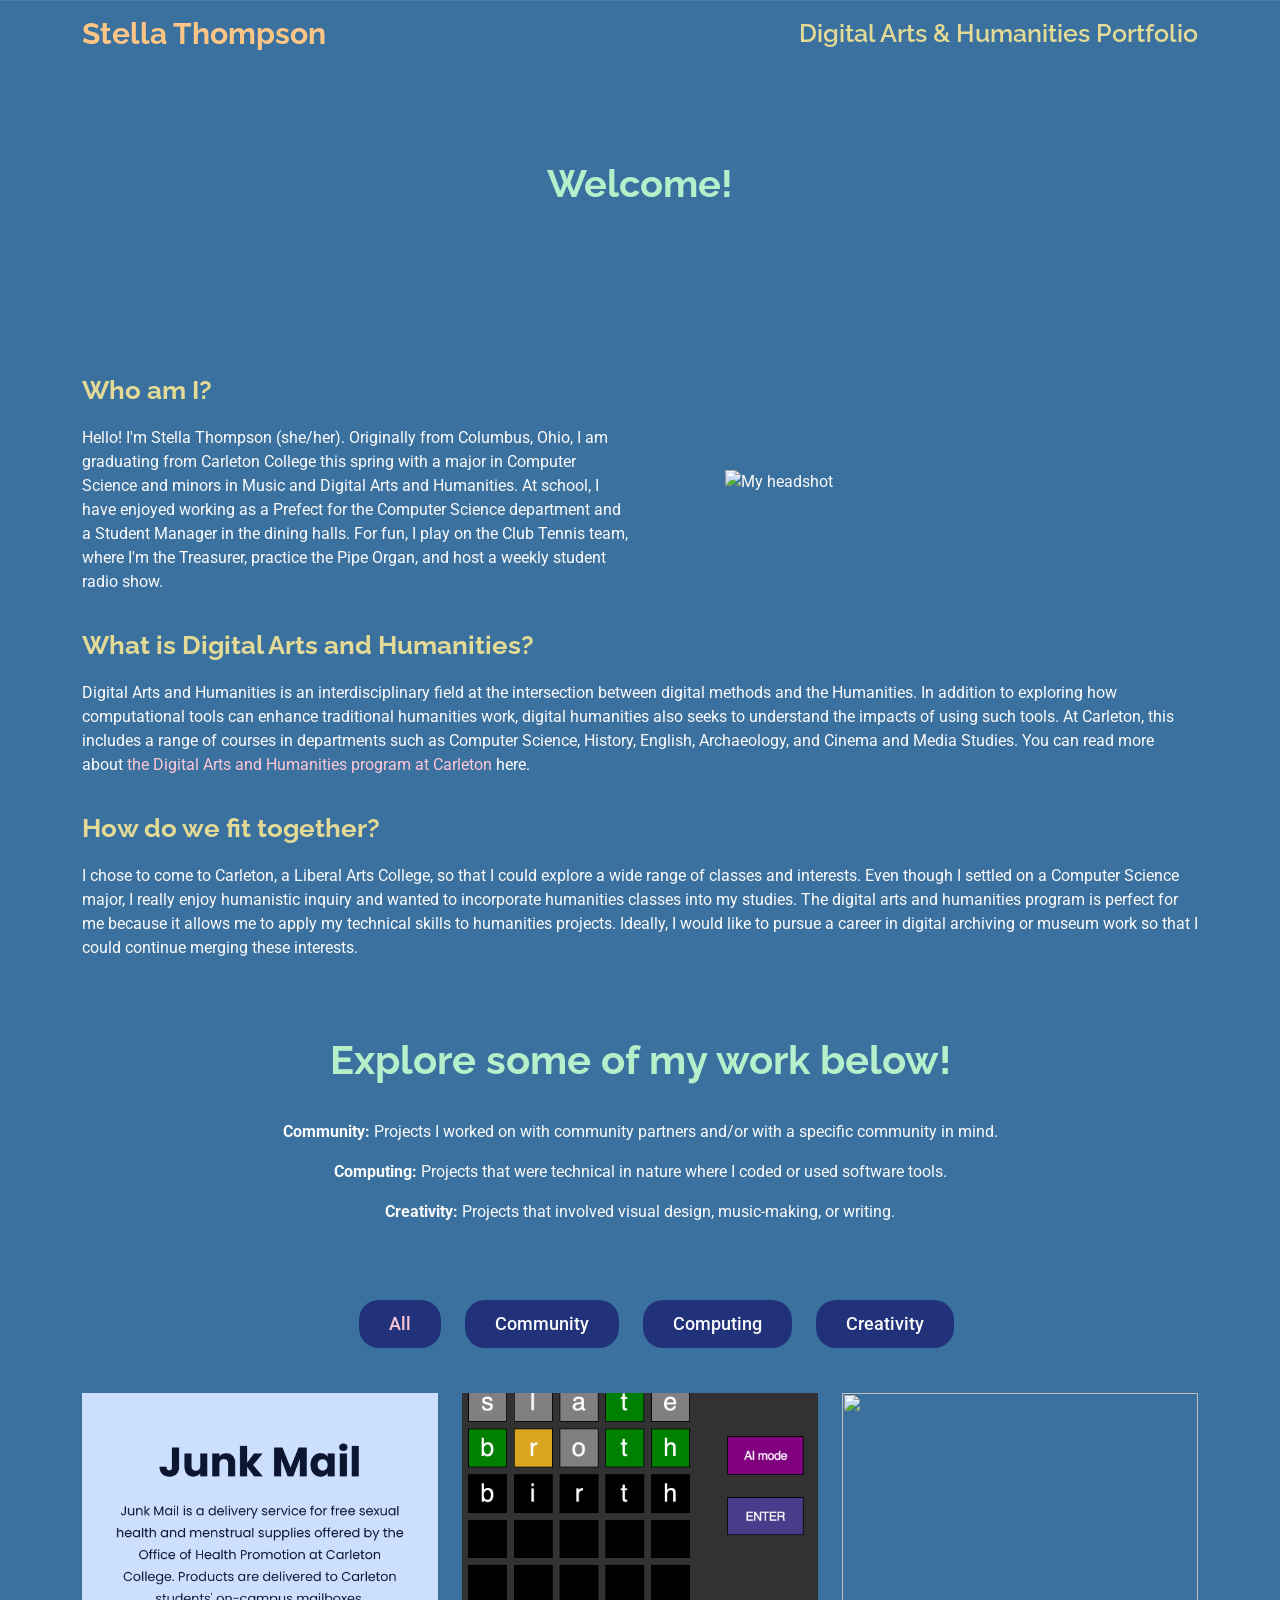
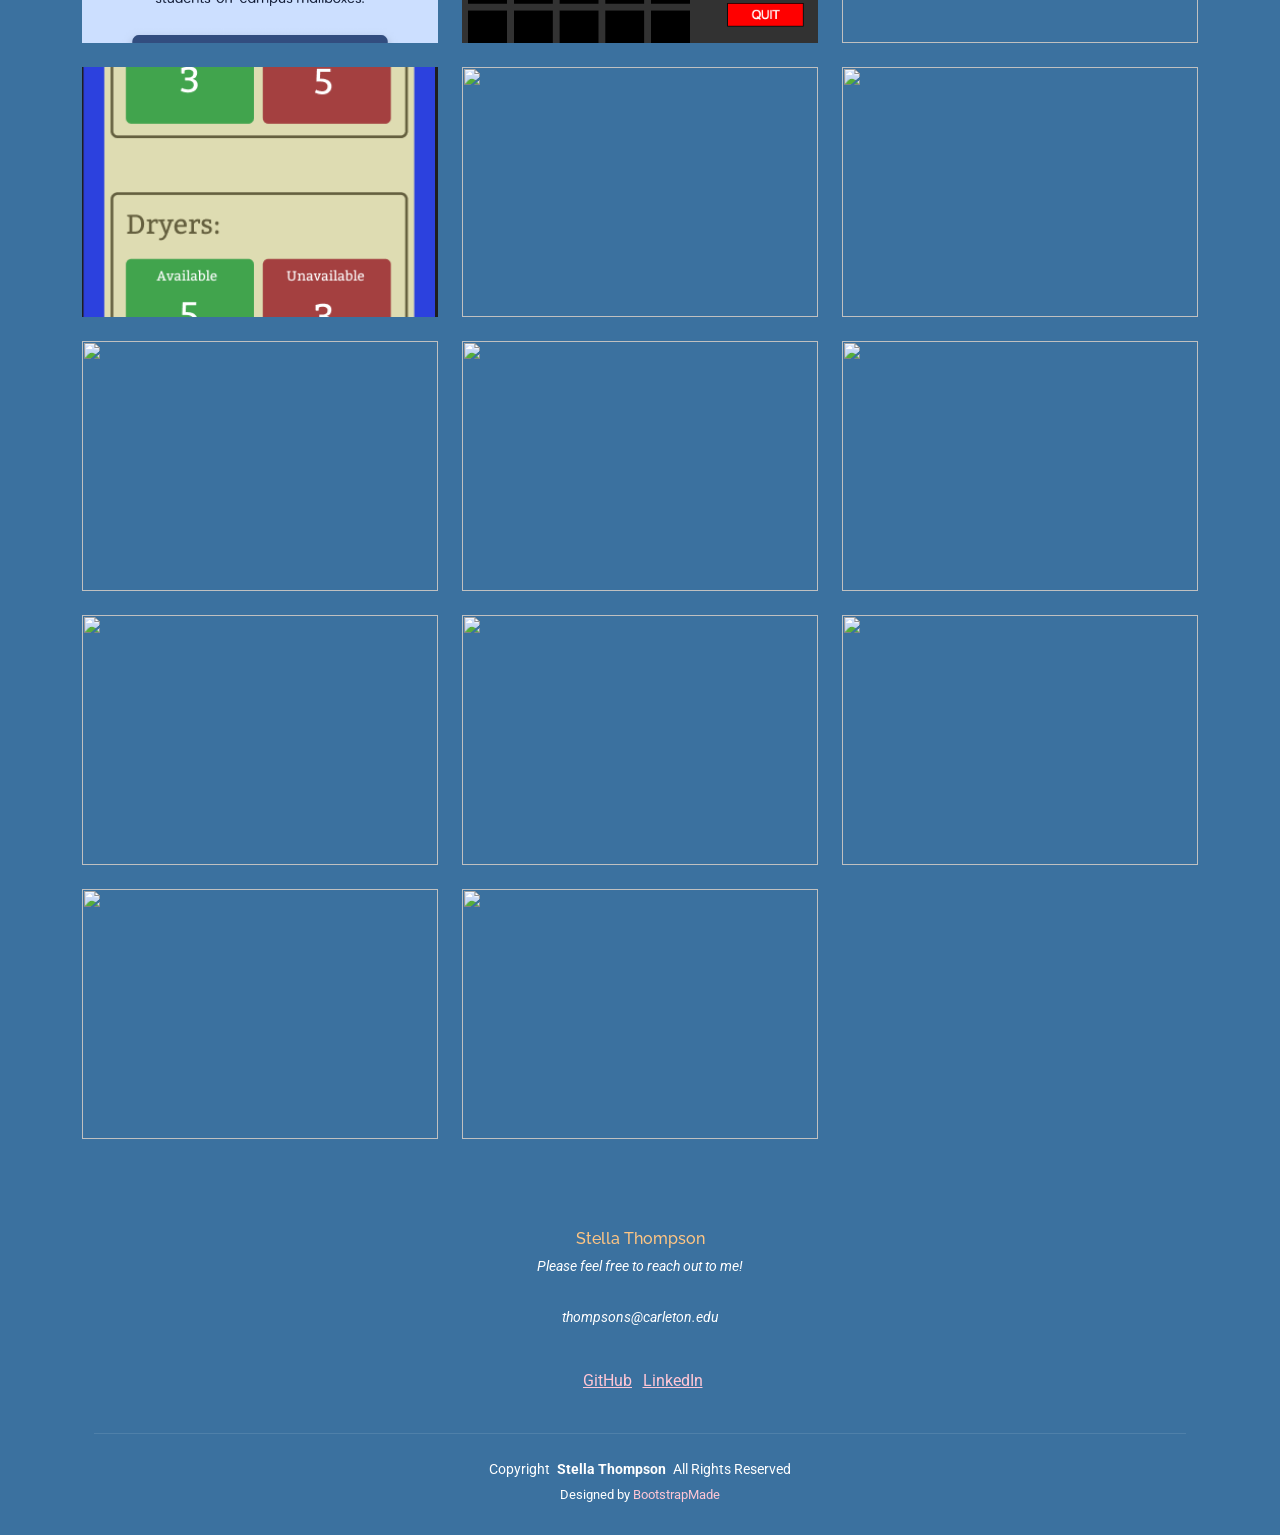
==== index.html @ 9e3ebfe3 "updating categories and filling in info" ====
<!DOCTYPE html>
<html lang="en">

<head>
  <meta charset="utf-8">
  <meta content="width=device-width, initial-scale=1.0" name="viewport">
  <title>Stella Thompson</title>
  <meta name="description" content="Stella Thompson's Digital Arts and Humanities Portfolio">
  <meta name="keywords" content="">

  <!-- Favicons -->
  <link href="assets/img/stellaheadshot.png" rel="icon">
  <link href="assets/img/stellaheadshot.png" rel="apple-touch-icon">

  <!-- Fonts -->
  <link href="https://fonts.googleapis.com" rel="preconnect">
  <link href="https://fonts.gstatic.com" rel="preconnect" crossorigin>
  <link href="https://fonts.googleapis.com/css2?family=Roboto:ital,wght@0,100;0,300;0,400;0,500;0,700;0,900;1,100;1,300;1,400;1,500;1,700;1,900&family=Poppins:ital,wght@0,100;0,200;0,300;0,400;0,500;0,600;0,700;0,800;0,900;1,100;1,200;1,300;1,400;1,500;1,600;1,700;1,800;1,900&family=Raleway:ital,wght@0,100;0,200;0,300;0,400;0,500;0,600;0,700;0,800;0,900;1,100;1,200;1,300;1,400;1,500;1,600;1,700;1,800;1,900&display=swap" rel="stylesheet">

  <!-- Vendor CSS Files -->
  <link href="assets/vendor/bootstrap/css/bootstrap.min.css" rel="stylesheet">
  <link href="assets/vendor/bootstrap-icons/bootstrap-icons.css" rel="stylesheet">
  <link href="assets/vendor/aos/aos.css" rel="stylesheet">
  <link href="assets/vendor/swiper/swiper-bundle.min.css" rel="stylesheet">
  <link href="assets/vendor/glightbox/css/glightbox.min.css" rel="stylesheet">

  <!-- Main CSS File -->
  <link href="assets/css/main.css" rel="stylesheet">

  <link rel=”stylesheet” href=”https://stackpath.bootstrapcdn.com/bootstrap/5.0.0-alpha1/css/bootstrap.min.css”rel=”nofollow” integrity=”sha384-r4NyP46KrjDleawBgD5tp8Y7UzmLA05oM1iAEQ17CSuDqnUK2+k9luXQOfXJCJ4I” crossorigin=”anonymous”>

  <!-- =======================================================
  * Template Name: Personal
  * Template URL: https://bootstrapmade.com/personal-free-resume-bootstrap-template/
  * Updated: Nov 04 2024 with Bootstrap v5.3.3
  * Author: BootstrapMade.com
  * License: https://bootstrapmade.com/license/
  ======================================================== -->
</head>

<body class="index-page">

  <a href="#main-content" class="skip-to-main-content-link">Skip to main content</a>

  <header id="header" class="header d-flex align-items-center fixed-top">
    <div class="container-fluid container-xl position-relative d-flex align-items-center justify-content-between">

      <a href="https://stellathompson.github.io/" class="logo d-flex align-items-center">
        <!-- Uncomment the line below if you also wish to use an image logo -->
        <!-- <img src="assets/img/logo.png" alt=""> -->
        <h1 class="sitename"><span class="color-orange">Stella Thompson</span></h1>
      </a>

    <div class="header-secondary">
      <a href="https://stellathompson.github.io/dgah-portfolio/">
        Digital Arts & Humanities Portfolio
      </a>
    </div>

    </div>
  </header>

  <main class="main" id="main-content">

    <!-- Page Title -->
    <div class="page-title" data-aos="fade">
      <div class="heading">
        <div class="container">
          <div class="row d-flex justify-content-center text-center">
            <div class="col-lg-8">
              <h1>Welcome!</h1>
            </div>
          </div>
        </div>
      </div>
    </div>


    <section id="resume" class="resume section">


          <!-- Who am I? -->
          <div class="container">
            <div class="row align-items-center">
              <div class="col-md-6" data-aos="fade-up" data-aos-delay="100">
                <h3 class="resume-title" style="color: #e3da95;">Who am I?</h3>
                  <p>
                    Hello! I'm Stella Thompson (she/her). Originally from Columbus, Ohio, I am graduating from Carleton College this spring with a major in Computer Science and minors in Music and Digital Arts and Humanities. At school, I have enjoyed working as a Prefect for the Computer Science department and a Student Manager in the dining halls. For fun, I play on the Club Tennis team, where I'm the Treasurer, practice the Pipe Organ, and host a weekly student radio show.
                  </p>
              </div>
              <div class="col-md-6" data-aos="fade-up" data-aos-delay="200">
                <img src="assets/img/stellaheadshot.png" alt="My headshot" class="img-fluid profile-headshot" data-aos="fade-in">
              </div>
            </div>
          </div>


          <!-- What is DGAH? -->
          <div class="container">
            <div class="row">
              <div data-aos="fade-up" data-aos-delay="100">
                <h3 class="resume-title" style="color: #e3da95;">What is Digital Arts and Humanities?</h3>
                  <p>
                    Digital Arts and Humanities is an interdisciplinary field at the intersection between digital methods and the Humanities. 
                    In addition to exploring how computational tools can enhance traditional humanities work, digital humanities also seeks to understand the impacts of using such tools. 
                    At Carleton, this includes a range of courses in departments such as Computer Science, History, English, Archaeology, and Cinema and Media Studies. You can read more about <a href="https://www.carleton.edu/digital-arts-humanities/">the Digital Arts and Humanities program at Carleton</a> here.
                  </p>

              </div>
            </div>
          </div>

          <!-- How do we fit together? -->
          <div class="container">
            <div class="row">
              <div data-aos="fade-up" data-aos-delay="100">
                <h3 class="resume-title" style="color: #e3da95;">How do we fit together?</h3>
                  <p>
                    I chose to come to Carleton, a Liberal Arts College, so that I could explore a wide range of classes and interests. 
                    Even though I settled on a Computer Science major, I really enjoy humanistic inquiry and wanted to incorporate humanities classes into my studies.
                    The digital arts and humanities program is perfect for me because it allows me to apply my technical skills to humanities projects. Ideally, I would like
                    to pursue a career in digital archiving or museum work so that I could continue merging these interests.
                  </p>
              </div>
            </div>
          </div>


    </section>

        <!-- Page Title -->
    <div data-aos="fade">
      <div class="heading">
        <div class="container">
          <div class="row d-flex justify-content-center text-center">
            <div class="col-lg-8">
              <h1 style="font-weight: 700; margin-bottom: 20px;">Explore some of my work below!</h1>
            </div>
            <p></p>
            <p><strong>Community: </strong>Projects I worked on with community partners and/or with a specific community in mind.</p>
            <p><strong>Computing: </strong>Projects that were technical in nature where I coded or used software tools.</p>
            <p><strong>Creativity: </strong>Projects that involved visual design, music-making, or writing.</p>
          </div>
        </div>
      </div>
    </div>

<!-- Portfolio Section -->
    <section id="portfolio" class="portfolio section">

      <div class="container">

        <div class="isotope-layout" data-default-filter="*" data-layout="masonry" data-sort="original-order">

          <ul class="portfolio-filters isotope-filters" data-aos="fade-up" data-aos-delay="100">
            <li data-filter="*" class="filter-active">All</li>
            <li data-filter=".filter-community">Community</li>
            <li data-filter=".filter-computing">Computing</li>
            <li data-filter=".filter-creativity">Creativity</li>
          </ul><!-- End Portfolio Filters -->

          <div class="row gy-4 isotope-container" data-aos="fade-up" data-aos-delay="200">

          <div class="col-lg-4 col-md-6 portfolio-item isotope-item filter-creativity filter-computing filter-community">
            <a href="#" data-bs-toggle="modal" data-bs-target="#portfolioModal1" class="portfolio-link-wrapper text-decoration-none">
              <div class="portfolio-content h-100">
                <img src="assets/img/portfolio/JunkMailProjectImg.png" class="img-fluid" alt="Junk Mail App home page">
                
                <div class="portfolio-info">
                  <h4>Junk Mail Mobile App</h4>
                  <p>Senior comps project for CS major</p>
                  </div>
              </div>
            </a>
          </div>
<!-- End Portfolio Item -->
          <div class="col-lg-4 col-md-6 portfolio-item isotope-item filter-computing">
            <a href="#" data-bs-toggle="modal" data-bs-target="#portfolioModal2" class="portfolio-link-wrapper text-decoration-none">
              <div class="portfolio-content h-100">
                <img src="assets/img/portfolio/wordle.png" class="img-fluid" alt="partially complete game of wordle">
                
                <div class="portfolio-info">
                  <h4>Wordle Game</h4>
                  <p>Intro to Computer Science final project</p>
                  </div>
              </div>
            </a>
          </div>
<!-- End Portfolio Item -->
           <div class="col-lg-4 col-md-6 portfolio-item isotope-item filter-creativity">
            <a href="#" data-bs-toggle="modal" data-bs-target="#portfolioModal3" class="portfolio-link-wrapper text-decoration-none">
              <div class="portfolio-content h-100">
                <img src="" class="img-fluid" alt="">
                
                <div class="portfolio-info">
                  <h4>Video Game Music Composition</h4>
                  <p>Digital score to accompany video game</p>
                  </div>
              </div>
            </a>
          </div>
<!-- End Portfolio Item -->
            <div class="col-lg-4 col-md-6 portfolio-item isotope-item filter-creativity filter-community">
            <a href="#" data-bs-toggle="modal" data-bs-target="#portfolioModal4" class="portfolio-link-wrapper text-decoration-none">
              <div class="portfolio-content h-100">
                <img src="assets/img/MonitorSituation.png" class="img-fluid" alt="mobile app showing laundry machine statuses">
                
                <div class="portfolio-info">
                  <h4>Loads Laundry App</h4>
                  <p>Mobile app design and protoype</p>
                  </div>
              </div>
            </a>
          </div>
<!-- End Portfolio Item -->
             <div class="col-lg-4 col-md-6 portfolio-item isotope-item filter-creativity filter-computing">
            <a href="#" data-bs-toggle="modal" data-bs-target="#portfolioModal5" class="portfolio-link-wrapper text-decoration-none">
              <div class="portfolio-content h-100">
                <img src="" class="img-fluid" alt="">
                
                <div class="portfolio-info">
                  <h4>Personal Website</h4>
                  <p>Accessibility-focused website implementation</p>
                  </div>
              </div>
            </a>
          </div>
<!-- End Portfolio Item -->
              <div class="col-lg-4 col-md-6 portfolio-item isotope-item filter-community">
            <a href="#" data-bs-toggle="modal" data-bs-target="#portfolioModal6" class="portfolio-link-wrapper text-decoration-none">
              <div class="portfolio-content h-100">
                <img src="" class="img-fluid" alt="">
                
                <div class="portfolio-info">
                  <h4>Digital Archiving in Indigenous Histories</h4>
                  <p>Digitizing archival materials for community partner</p>
                  </div>
              </div>
            </a>
          </div>
<!-- End Portfolio Item -->
            <div class="col-lg-4 col-md-6 portfolio-item isotope-item filter-creativity">
            <a href="#" data-bs-toggle="modal" data-bs-target="#portfolioModal6" class="portfolio-link-wrapper text-decoration-none">
              <div class="portfolio-content h-100">
                <img src="" class="img-fluid" alt="">
                
                <div class="portfolio-info">
                  <h4>Exploration of Video Game Music</h4>
                  <p>Analysis of sound design in Journey</p>
                  </div>
              </div>
            </a>
          </div>
<!-- End Portfolio Item -->
            <div class="col-lg-4 col-md-6 portfolio-item isotope-item filter-community filter-computing">
            <a href="#" data-bs-toggle="modal" data-bs-target="#portfolioModal7" class="portfolio-link-wrapper text-decoration-none">
              <div class="portfolio-content h-100">
                <img src="" class="img-fluid" alt="">
                
                <div class="portfolio-info">
                  <h4>Mapping Faribault</h4>
                  <p>Research on the Alexander Faribault House and surrounding area</p>
                  </div>
              </div>
            </a>
          </div>
<!-- End Portfolio Item -->
            <div class="col-lg-4 col-md-6 portfolio-item isotope-item filter-computing">
            <a href="#" data-bs-toggle="modal" data-bs-target="#portfolioModal8" class="portfolio-link-wrapper text-decoration-none">
              <div class="portfolio-content h-100">
                <img src="" class="img-fluid" alt="">
                
                <div class="portfolio-info">
                  <h4>Deep Map of Northfield</h4>
                  <p>Exploration of downtown Northfield</p>
                  </div>
              </div>
            </a>
          </div>
<!-- End Portfolio Item -->
             <div class="col-lg-4 col-md-6 portfolio-item isotope-item filter-creativity filter-computing">
            <a href="#" data-bs-toggle="modal" data-bs-target="#portfolioModal9" class="portfolio-link-wrapper text-decoration-none">
              <div class="portfolio-content h-100">
                <img src="" class="img-fluid" alt="">
                
                <div class="portfolio-info">
                  <h4>The Tate Data Visualization</h4>
                  <p>Refining and visualizing data sets</p>
                  </div>
              </div>
            </a>
          </div>
<!-- End Portfolio Item -->
             <div class="col-lg-4 col-md-6 portfolio-item isotope-item filter-community">
            <a href="#" data-bs-toggle="modal" data-bs-target="#portfolioModal10" class="portfolio-link-wrapper text-decoration-none">
              <div class="portfolio-content h-100">
                <img src="" class="img-fluid" alt="">
                
                <div class="portfolio-info">
                  <h4>The Tome Library</h4>
                  <p>Cataloguing English department reading marathons</p>
                  </div>
              </div>
            </a>
          </div>
<!-- End Portfolio Item -->
            <div class="col-lg-4 col-md-6 portfolio-item isotope-item filter-computing filter-creativity">
            <a href="#" data-bs-toggle="modal" data-bs-target="#portfolioModal11" class="portfolio-link-wrapper text-decoration-none">
              <div class="portfolio-content h-100">
                <img src="" class="img-fluid" alt="">
                
                <div class="portfolio-info">
                  <h4>Election Data Website</h4>
                  <p>Data-driven web project on presidential election</p>
                  </div>
              </div>
            </a>
          </div>
<!-- End Portfolio Item -->
            <div class="col-lg-4 col-md-6 portfolio-item isotope-item filter-community">
            <a href="#" data-bs-toggle="modal" data-bs-target="#portfolioModal12" class="portfolio-link-wrapper text-decoration-none">
              <div class="portfolio-content h-100">
                <img src="" class="img-fluid" alt="">
                
                <div class="portfolio-info">
                  <h4>Digital Composition</h4>
                  <p>Logic Pro for Composition Studio</p>
                  </div>
              </div>
            </a>
          </div>
<!-- End Portfolio Item -->
            <div class="col-lg-4 col-md-6 portfolio-item isotope-item filter-computing">
            <a href="#" data-bs-toggle="modal" data-bs-target="#portfolioModal13" class="portfolio-link-wrapper text-decoration-none">
              <div class="portfolio-content h-100">
                <img src="" class="img-fluid" alt="">
                
                <div class="portfolio-info">
                  <h4>My Little Pony Archaeology Grant Proposal</h4>
                  <p>For digital archaeology course in Greece</p>
                  </div>
              </div>
            </a>
          </div>
<!-- End Portfolio Item -->
          </div><!-- End Portfolio Container -->

        </div>

      </div>

    </section><!-- /Portfolio Section -->



  </main>

  <footer id="footer" class="footer dark-background">
    <div class="container">
      <h6 class="sitename">Stella Thompson</h6>
      <p>Please feel free to reach out to me!</p>
      <p>thompsons@carleton.edu</p>
      <div class="social-links d-flex justify-content-center">
        <a href="https://github.com/stellathompson"><u>GitHub</u></a>
        <a href="https://www.linkedin.com/in/stellagt/"><u>LinkedIn</u></a>
      </div>
      <div class="container">
        <div class="copyright">
          <span>Copyright</span> <strong class="px-1 sitename">Stella Thompson</strong> <span>All Rights Reserved</span>
        </div>
        <div class="credits">
          <!-- All the links in the footer should remain intact. -->
          <!-- You can delete the links only if you've purchased the pro version. -->
          <!-- Licensing information: https://bootstrapmade.com/license/ -->
          <!-- Purchase the pro version with working PHP/AJAX contact form: [buy-url] -->
          Designed by <a href="https://bootstrapmade.com/">BootstrapMade</a>
        </div>
      </div>
    </div>
  </footer>

  <!-- Scroll Top -->
  <a href="#" id="scroll-top" class="scroll-top d-flex align-items-center justify-content-center"><i class="bi bi-arrow-up-short"></i></a>

  <!-- Preloader -->
  <div id="preloader"></div>

  <!-- Vendor JS Files -->
  <script src="assets/vendor/bootstrap/js/bootstrap.bundle.min.js"></script>
  <script src="assets/vendor/php-email-form/validate.js"></script>
  <script src="assets/vendor/aos/aos.js"></script>
  <script src="assets/vendor/typed.js/typed.umd.js"></script>
  <script src="assets/vendor/purecounter/purecounter_vanilla.js"></script>
  <script src="assets/vendor/waypoints/noframework.waypoints.js"></script>
  <script src="assets/vendor/swiper/swiper-bundle.min.js"></script>
  <script src="assets/vendor/glightbox/js/glightbox.min.js"></script>
  <script src="assets/vendor/imagesloaded/imagesloaded.pkgd.min.js"></script>
  <script src="assets/vendor/isotope-layout/isotope.pkgd.min.js"></script>

  <!-- Main JS File -->
  <script src="assets/js/main.js"></script>


  <!-- Junk Mail App Modal -->
  <div class="modal fade" id="portfolioModal1" tabindex="-1" aria-labelledby="portfolioModal1Label" aria-hidden="true">
  <div class="modal-dialog modal-lg modal-dialog-centered">
    <div class="modal-content text-dark" style="background: rgb(30, 42, 85);">
      
      <div class="modal-header border-0">
        <h3 class="modal-title" id="portfolioModal1Label" style="color: #e3da95;">Junk Mail Mobile App</h3>
        <button type="button" class="btn-close btn-close-white" data-bs-dismiss="modal" aria-label="Close"></button>
      </div>

      <div class="modal-body">
        <section id="portfolio-details" class="portfolio-details section p-0">
          <div class="container">
            <div class="row gy-4">

              <div class="col-lg-6">
                <div class="portfolio-details-slider swiper init-swiper">
                  <script type="application/json" class="swiper-config">
                    {
                      "loop": true,
                      "speed": 600,
                      "autoplay": { "delay": 5000 },
                      "slidesPerView": "auto",
                      "pagination": {
                        "el": ".swiper-pagination",
                        "type": "bullets",
                        "clickable": true
                      }
                    }
                  </script>

                  <div class="swiper-wrapper align-items-center">

                    <div class="swiper-slide text-center">
                      <img src="assets/img/portfolio/JunkMailProjectImg.png" class="img-fluid mx-auto" style="max-height: 350px; width: auto; object-fit: contain;" alt="">
                    </div>

                    <div class="swiper-slide text-center">
                      <img src="assets/img/portfolio/pastOrders.png" class="img-fluid mx-auto" style="max-height: 350px; width: auto; object-fit: contain;" alt="">
                    </div>

                    <div class="swiper-slide text-center text-center">
                      <img src="assets/img/portfolio/placeOrder.png" class="img-fluid mx-auto" style="max-height: 350px; width: auto; object-fit: contain;" alt="">
                    </div>

                    <div class="swiper-slide text-center">
                      <img src="assets/img/portfolio/swaOrders.png" class="img-fluid mx-auto" style="max-height: 350px; width: auto; object-fit: contain;" alt="">
                    </div>

                  </div>
                  <div class="swiper-pagination"></div>
                </div>
              </div>

              <div class="col-lg-6">
                <div class="portfolio-description mt-4">
                  <h2>Project Description</h2>
                  <p>
                    For this project, I worked with five other students to research, design, and develop a mobile app in React Native.
                  </p>
                </div>
              </div>

            </div>
          </div>
        </section>
      </div>

    </div>
  </div>
</div>
<!-- End of Junk Mail Modal -->
<!-- Wordle Modal -->
   <div class="modal fade" id="portfolioModal2" tabindex="-1" aria-labelledby="portfolioModal2Label" aria-hidden="true">
  <div class="modal-dialog modal-lg modal-dialog-centered">
    <div class="modal-content text-dark" style="background: rgb(30, 42, 85);">
      
      <div class="modal-header border-0">
        <h3 class="modal-title" id="portfolioModal2Label" style="color: #e3da95;">Wordle</h3>
        <button type="button" class="btn-close btn-close-white" data-bs-dismiss="modal" aria-label="Close"></button>
      </div>

      <div class="modal-body">
        <section id="portfolio-details" class="portfolio-details section p-0">
          <div class="container">
            <div class="row gy-4">

              <div class="col-lg-6">
                <div class="portfolio-details-slider swiper init-swiper">
                  <script type="application/json" class="swiper-config">
                    {
                      "loop": true,
                      "speed": 600,
                      "autoplay": { "delay": 5000 },
                      "slidesPerView": "auto",
                      "pagination": {
                        "el": ".swiper-pagination",
                        "type": "bullets",
                        "clickable": true
                      }
                    }
                  </script>

                  <div class="swiper-wrapper align-items-center">

                    <div class="swiper-slide text-center">
                      <img src="assets/img/portfolio/wordle.png" class="img-fluid mx-auto" style="max-height: 350px; width: auto; object-fit: contain;" alt="">
                    </div>
                  </div>
                  <div class="swiper-pagination"></div>
                </div>
              </div>

              <div class="col-lg-6">
                <div class="portfolio-description mt-4">
                  <h2>Project Description</h2>
                  <p>
                    CHANGE
                  </p>
                </div>
              </div>
            </div>
          </div>
        </section>
      </div>

    </div>
  </div>
</div>
<!-- End of Wordle Modal -->
 <!-- Loads Modal -->
   <div class="modal fade" id="portfolioModal3" tabindex="-1" aria-labelledby="portfolioModal3Label" aria-hidden="true">
  <div class="modal-dialog modal-lg modal-dialog-centered">
    <div class="modal-content text-dark" style="background: rgb(30, 42, 85);">
      
      <div class="modal-header border-0">
        <h3 class="modal-title" id="portfolioModal3Label" style="color: #e3da95;">Loads</h3>
        <button type="button" class="btn-close btn-close-white" data-bs-dismiss="modal" aria-label="Close"></button>
      </div>

      <div class="modal-body">
        <section id="portfolio-details" class="portfolio-details section p-0">
          <div class="container">
            <div class="row gy-4">

              <div class="col-lg-6">
                <div class="portfolio-details-slider swiper init-swiper">
                  <script type="application/json" class="swiper-config">
                    {
                      "loop": true,
                      "speed": 600,
                      "autoplay": { "delay": 5000 },
                      "slidesPerView": "auto",
                      "pagination": {
                        "el": ".swiper-pagination",
                        "type": "bullets",
                        "clickable": true
                      }
                    }
                  </script>

                  <div class="swiper-wrapper align-items-center">

                    <div class="swiper-slide text-center">
                      <img src="assets/img/portfolio/wordle.png" class="img-fluid mx-auto" style="max-height: 350px; width: auto; object-fit: contain;" alt="">
                    </div>
                  </div>
                  <div class="swiper-pagination"></div>
                </div>
              </div>

              <div class="col-lg-6">
                <div class="portfolio-description mt-4">
                  <h2>Project Description</h2>
                  <p>
                    CHANGE
                  </p>
                </div>
              </div>
            </div>
          </div>
        </section>
      </div>

    </div>
  </div>
</div>
<!-- End of Loads Modal -->
</body>

</html>
---- assets/css/main.css ----
/**
* Template Name: Personal
* Template URL: ttps://bootstrapmade.com/personal-free-resume-bootstrap-template/
* Updated: Nov 04 2024 with Bootstrap v5.3.3
* Author: BootstrapMade.com
* License: https://bootstrapmade.com/license/
*/

/*--------------------------------------------------------------
# Font & Color Variables
# Help: https://bootstrapmade.com/color-system/
--------------------------------------------------------------*/
/* Fonts */
:root {
  --default-font: "Roboto",  system-ui, -apple-system, "Segoe UI", Roboto, "Helvetica Neue", Arial, "Noto Sans", "Liberation Sans", sans-serif, "Apple Color Emoji", "Segoe UI Emoji", "Segoe UI Symbol", "Noto Color Emoji";
  --heading-font: "Raleway",  sans-serif;
  --nav-font: "Raleway",  sans-serif;
}

/* Global Colors - The following color variables are used throughout the website. Updating them here will change the color scheme of the entire website */
:root { 
  --background-color: #3b719f; /* Background color for the entire website, including individual sections */
  --default-color: #fafafa; /* Default color used for the majority of the text content across the entire website */
  --heading-color: #b5f0cb; /* Color for headings, subheadings and title throughout the website */
  --accent-color: #ffc6d5; /* Accent color that represents your brand on the website. It's used for buttons, links, and other elements that need to stand out */
  --surface-color: rgb(30, 42, 85); /* The surface color is used as a background of boxed elements within sections, such as cards, icon boxes, or other elements that require a visual separation from the global background. */
  --contrast-color: #000000; /* Contrast color for text, ensuring readability against backgrounds of accent, heading, or default colors. */
}

/* Nav Menu Colors - The following color variables are used specifically for the navigation menu. They are separate from the global colors to allow for more customization options */
:root {
  --nav-color: #fafafa;  /* The default color of the main navmenu links */
  --nav-hover-color: #e3da95; /* Applied to main navmenu links when they are hovered over or active */
  --nav-mobile-background-color: #3b719f; /* Used as the background color for mobile navigation menu */
  --nav-dropdown-background-color: rgb(30, 42, 85); /* Used as the background color for dropdown items that appear when hovering over primary navigation items */
  --nav-dropdown-color: #fafafa; /* Used for navigation links of the dropdown items in the navigation menu. */
  --nav-dropdown-hover-color: #e3da95; /* Similar to --nav-hover-color, this color is applied to dropdown navigation links when they are hovered over. */
}

/* Color Presets - These classes override global colors when applied to any section or element, providing reuse of the sam color scheme. */

.light-background {
  --background-color: #1a1a1a;
  --surface-color: #343434;
}

.dark-background {
  --background-color: #3b719f;
  --default-color: #ffffff;
  --heading-color: #fec584;
  --surface-color: #292929f9;
  --contrast-color: #000000;
}

/* Smooth scroll */
:root {
  scroll-behavior: smooth;
}

/*--------------------------------------------------------------
# General Styling & Shared Classes
--------------------------------------------------------------*/
body {
  color: var(--default-color);
  background-color: var(--background-color);
  font-family: var(--default-font);
}

a {
  color: var(--accent-color);
  text-decoration: none;
  transition: 0.3s;
}

a:hover {
  color: color-mix(in srgb, var(--accent-color), transparent 25%);
  text-decoration: none;
}

h1,
h2,
h3,
h4,
h5,
h6 {
  color: var(--heading-color);
  font-family: var(--heading-font);
}

h1 .color-orange {

  color: #fec584;

} 


/*--------------------------------------------------------------
# Global Header
--------------------------------------------------------------*/
.header {
  --background-color: rgba(0, 0, 0, 0);
  color: var(--default-color);
  background-color: var(--background-color);
  padding: 15px 0;
  transition: all 0.5s;
  z-index: 997;
}

.header .logo {
  line-height: 1;
}

.header .logo img {
  max-height: 32px;
  margin-right: 8px;
}

.header .logo h1 {
  font-size: 30px;
  margin: 0;
  font-weight: 700;
  color: var(--heading-color);
}

/* .scrolled .header {
  box-shadow: 0px 0 18px rgba(0, 0, 0, 0.1);
} */

/* Custom styling to match the left-side logo */
.navmenu .right-header-link {
  font-size: 30px;              /* Matches your .header .logo h1 */
  font-weight: 700;             /* Matches your .header .logo h1 */
  color: #e3da95;               /* Change this to your desired color (e.g., Orange) */
  text-decoration: none;
  font-family: var(--nav-font);
  transition: 0.3s;
}

/* Hover state */
.navmenu .right-header-link:hover {
  color: var(--nav-hover-color); /* Or a specific color like #ffffff */
}

/* Fix for Mobile: Ensures the link stays visible and doesn't hide inside a menu */
@media (max-width: 1199px) {
  .navmenu ul {
    display: none !important;
  }
  
  .navmenu .right-header-link {
    font-size: 20px; /* Slightly smaller for mobile screens */
    padding-right: 15px;
  }
}

/* Global Header on Scroll
------------------------------*/
.scrolled .header {
  --background-color: rgb(30, 42, 85);
}

/*--------------------------------------------------------------
# Navigation Menu
--------------------------------------------------------------*/
/* Desktop Navigation */
@media (min-width: 1200px) {
  .navmenu {
    padding: 0;
  }

  .navmenu ul {
    margin: 0;
    padding: 0;
    display: flex;
    list-style: none;
    align-items: center;
  }

  .navmenu li {
    position: relative;
  }

  .navmenu>ul>li {
    white-space: nowrap;
    padding: 15px 14px;
  }

  .navmenu>ul>li:last-child {
    padding-right: 0;
  }

  .navmenu a,
  .navmenu a:focus {
    color: var(--nav-color);
    font-size: 15px;
    padding: 0 2px;
    font-family: var(--nav-font);
    font-weight: 400;
    display: flex;
    align-items: center;
    justify-content: space-between;
    white-space: nowrap;
    transition: 0.3s;
    position: relative;
  }

  .navmenu a i,
  .navmenu a:focus i {
    font-size: 12px;
    line-height: 0;
    margin-left: 5px;
    transition: 0.3s;
  }


  .navmenu li:hover>a,
  .navmenu .active,
  .navmenu .active:focus {
    color: var(--nav-hover-color);
  }

  .navmenu .dropdown ul {
    margin: 0;
    padding: 10px 0;
    background: var(--nav-dropdown-background-color);
    display: block;
    position: absolute;
    visibility: hidden;
    left: 14px;
    top: 130%;
    opacity: 0;
    transition: 0.3s;
    border-radius: 4px;
    z-index: 99;
    box-shadow: 0px 0px 30px rgba(0, 0, 0, 0.1);
  }

  .navmenu .dropdown ul li {
    min-width: 200px;
  }

  .navmenu .dropdown ul a {
    padding: 10px 20px;
    font-size: 15px;
    text-transform: none;
    color: var(--nav-dropdown-color);
  }

  .navmenu .dropdown ul a i {
    font-size: 12px;
  }

  .navmenu .dropdown ul a:hover,
  .navmenu .dropdown ul .active:hover,
  .navmenu .dropdown ul li:hover>a {
    color: var(--nav-dropdown-hover-color);
  }

  .navmenu .dropdown:hover>ul {
    opacity: 1;
    top: 100%;
    visibility: visible;
  }

  .navmenu .dropdown .dropdown ul {
    top: 0;
    left: -90%;
    visibility: hidden;
  }

  .navmenu .dropdown .dropdown:hover>ul {
    opacity: 1;
    top: 0;
    left: -100%;
    visibility: visible;
  }
}

/* Mobile Navigation */
@media (max-width: 1199px) {
  .mobile-nav-toggle {
    color: var(--nav-color);
    font-size: 28px;
    line-height: 0;
    margin-right: 10px;
    cursor: pointer;
    transition: color 0.3s;
  }

  .navmenu {
    padding: 0;
    z-index: 9997;
  }

  .navmenu ul {
    display: none;
    list-style: none;
    position: absolute;
    inset: 60px 20px 20px 20px;
    padding: 10px 0;
    margin: 0;
    border-radius: 6px;
    background-color: var(--nav-mobile-background-color);
    border: 1px solid color-mix(in srgb, var(--default-color), transparent 90%);
    box-shadow: none;
    overflow-y: auto;
    transition: 0.3s;
    z-index: 9998;
  }

  .navmenu a,
  .navmenu a:focus {
    color: var(--nav-dropdown-color);
    padding: 10px 20px;
    font-family: var(--nav-font);
    font-size: 17px;
    font-weight: 500;
    display: flex;
    align-items: center;
    justify-content: space-between;
    white-space: nowrap;
    transition: 0.3s;
  }

  .navmenu a i,
  .navmenu a:focus i {
    font-size: 12px;
    line-height: 0;
    margin-left: 5px;
    width: 30px;
    height: 30px;
    display: flex;
    align-items: center;
    justify-content: center;
    border-radius: 50%;
    transition: 0.3s;
    background-color: color-mix(in srgb, var(--accent-color), transparent 90%);
  }

  .navmenu a i:hover,
  .navmenu a:focus i:hover {
    background-color: var(--accent-color);
    color: var(--contrast-color);
  }

  .navmenu a:hover,
  .navmenu .active,
  .navmenu .active:focus {
    color: var(--nav-dropdown-hover-color);
  }

  .navmenu .active i,
  .navmenu .active:focus i {
    background-color: var(--accent-color);
    color: var(--contrast-color);
    transform: rotate(180deg);
  }

  .navmenu .dropdown ul {
    position: static;
    display: none;
    z-index: 99;
    padding: 10px 0;
    margin: 10px 20px;
    background-color: var(--nav-dropdown-background-color);
    transition: all 0.5s ease-in-out;
  }

  .navmenu .dropdown ul ul {
    background-color: rgba(33, 37, 41, 0.1);
  }

  .navmenu .dropdown>.dropdown-active {
    display: block;
    background-color: rgba(33, 37, 41, 0.03);
  }

  .mobile-nav-active {
    overflow: hidden;
  }

  .mobile-nav-active .mobile-nav-toggle {
    color: #fff;
    position: absolute;
    font-size: 32px;
    top: 15px;
    right: 15px;
    margin-right: 0;
    z-index: 9999;
  }

  .mobile-nav-active .navmenu {
    position: fixed;
    overflow: hidden;
    inset: 0;
    background: rgba(33, 37, 41, 0.8);
    transition: 0.3s;
  }

  .mobile-nav-active .navmenu>ul {
    display: block;
  }
}

/*--------------------------------------------------------------
# Global Footer
--------------------------------------------------------------*/
.footer {
  color: var(--default-color);
  background-color: var(--background-color);
  font-size: 14px;
  text-align: center;
  padding: 30px 0;
  position: relative;
}

.footer h3 {
  font-size: 36px;
  font-weight: 700;
  position: relative;
  padding: 0;
  margin: 0 0 15px 0;
}

.footer p {
  font-size: 15;
  font-style: italic;
  padding: 0;
  margin: 0 0 30px 0;
}

.footer .social-links {
  margin: 0 0 30px 0;
}

.footer .social-links a {
  font-size: 16px;
  display: flex;
  align-items: center;
  justify-content: center;
  color: var(--accent-color);
  line-height: 1;
  margin: 0 10px;
  border-radius: 100%;
  text-align: center;
  width: 45px;
  height: 45px;
  transition: 0.3s;
}

.footer .social-links a:hover {
  color: color-mix(in srgb, var(--accent-color), transparent 25%);
  text-decoration: none;
}

.footer .copyright {
  padding-top: 25px;
  border-top: 1px solid color-mix(in srgb, var(--default-color), transparent 90%);
}

.footer .credits {
  font-size: 13px;
  padding-top: 5px;
}

/*--------------------------------------------------------------
# Scroll Top Button
--------------------------------------------------------------*/
.scroll-top {
  position: fixed;
  visibility: hidden;
  opacity: 0;
  right: 15px;
  bottom: -15px;
  z-index: 99999;
  background-color: var(--accent-color);
  width: 44px;
  height: 44px;
  border-radius: 50px;
  transition: all 0.4s;
}

.scroll-top i {
  font-size: 24px;
  color: var(--contrast-color);
  line-height: 0;
}

.scroll-top:hover {
  background-color: color-mix(in srgb, var(--accent-color), transparent 20%);
  color: var(--contrast-color);
}

.scroll-top.active {
  visibility: visible;
  opacity: 1;
  bottom: 15px;
}

/*--------------------------------------------------------------
# Disable aos animation delay on mobile devices
--------------------------------------------------------------*/
@media screen and (max-width: 768px) {
  [data-aos-delay] {
    transition-delay: 0 !important;
  }
}

/*--------------------------------------------------------------
# Global Page Titles & Breadcrumbs
--------------------------------------------------------------*/
.page-title {
  color: var(--default-color);
  background-color: var(--background-color);
  position: relative;
}

.page-title .heading {
  padding: 160px 0 80px 0;
  border-top: 1px solid color-mix(in srgb, var(--default-color), transparent 90%);
}

.page-title .heading h1 {
  font-size: 38px;
  font-weight: 700;
}

.page-title nav {
  background-color: color-mix(in srgb, var(--default-color), transparent 90%);
  padding: 20px 0;
}

.page-title nav ol {
  display: flex;
  flex-wrap: wrap;
  list-style: none;
  margin: 0;
  font-size: 16px;
  font-weight: 600;
}

.page-title nav ol li+li {
  padding-left: 10px;
}

.page-title nav ol li+li::before {
  content: "/";
  display: inline-block;
  padding-right: 10px;
  color: color-mix(in srgb, var(--default-color), transparent 70%);
}

/*--------------------------------------------------------------
# Global Sections
--------------------------------------------------------------*/
section,
.section {
  color: var(--default-color);
  background-color: var(--background-color);
  padding: 60px 0;
  scroll-margin-top: 100px;
  overflow: clip;
}

@media (max-width: 1199px) {

  section,
  .section {
    scroll-margin-top: 66px;
  }
}

/*--------------------------------------------------------------
# Global Section Titles
--------------------------------------------------------------*/
.section-title {
  padding-bottom: 60px;
  position: relative;
}

.section-title h2 {
  font-size: 14px;
  font-weight: 500;
  padding: 0;
  line-height: 1px;
  margin: 0;
  letter-spacing: 1.5px;
  text-transform: uppercase;
  color: color-mix(in srgb, var(--default-color), transparent 50%);
  position: relative;
}

.section-title h2::after {
  content: "";
  width: 120px;
  height: 1px;
  display: inline-block;
  background: var(--accent-color);
  margin: 4px 10px;
}

.section-title div {
  color: var(--heading-color);
  margin: 0;
  margin: 0;
  font-size: 28px;
  font-weight: 700;
  text-transform: uppercase;
  font-family: var(--heading-font);
}

/*--------------------------------------------------------------
# Hero Section
--------------------------------------------------------------*/
/* .hero {
  width: 100%;
  min-height: 100vh;
  position: relative;
  padding: 80px 0;
  display: flex;
  align-items: center;
  justify-content: center;
}

.hero img {
  position: absolute;
  inset: 0;
  display: block;
  width: 100%;
  height: 100%;
  object-fit: cover;
  z-index: 1;
}

.hero .container {
  position: relative;
  z-index: 3;
}

.hero h2 {
  margin: 0;
  font-size: 64px;
  font-weight: 700;
}

.hero p {
  margin: 5px 0 0 0;
  font-size: 26px;
}

.hero p span {
  letter-spacing: 1px;
  border-bottom: 2px solid var(--accent-color);
}

.hero .social-links {
  margin-top: 25px;
}

.hero .social-links a {
  background-color: color-mix(in srgb, var(--default-color), transparent 90%);
  color: var(--default-color);
  font-size: 14px;
  width: 40px;
  height: 40px;
  border-radius: 50px;
  display: inline-flex;
  align-items: center;
  justify-content: center;
  margin-right: 20px;
  transition: 0.3s;
}

.hero .social-links a:hover {
  background-color: var(--accent-color);
}

@media (max-width: 768px) {
  .hero h2 {
    font-size: 32px;
  }

  .hero p {
    font-size: 20px;
  }
} */

/*--------------------------------------------------------------
# About Section
--------------------------------------------------------------*/
/* .about .content h2 {
  font-weight: 700;
  font-size: 24px;
}

.about .content ul {
  list-style: none;
  padding: 0;
}

.about .content ul li {
  margin-bottom: 20px;
  display: flex;
  align-items: center;
}

.about .content ul strong {
  margin-right: 10px;
}

.about .content ul i {
  font-size: 16px;
  margin-right: 5px;
  color: var(--accent-color);
  line-height: 0;
} */

/*--------------------------------------------------------------
# Resume Section
--------------------------------------------------------------*/
.resume .resume-title {
  color: var(--heading-color);
  font-size: 26px;
  font-weight: 700;
  margin-top: 20px;
  margin-bottom: 20px;
}

.resume .resume-item {
  padding: 0 0 20px 20px;
  margin-top: -2px;
  border-left: 2px solid var(--accent-color);
  position: relative;
}

.resume .resume-item h4 {
  line-height: 18px;
  font-size: 18px;
  font-weight: 600;
  text-transform: uppercase;
  color: color-mix(in srgb, var(--default-color), transparent 20%);
  margin-bottom: 10px;
}

.resume .resume-item h5 {
  font-size: 16px;
  padding: 5px 15px;
  display: inline-block;
  font-weight: 600;
  margin-bottom: 10px;
}

.resume .resume-item ul {
  padding-left: 20px;
}

.resume .resume-item ul li {
  padding-bottom: 10px;
}

.resume .resume-item:last-child {
  padding-bottom: 0;
}

.resume .resume-item::before {
  content: "";
  position: absolute;
  width: 16px;
  height: 16px;
  border-radius: 50px;
  left: -9px;
  top: 0;
  background: var(--background-color);
  border: 2px solid var(--accent-color);
}

/*--------------------------------------------------------------
# Portfolio Section
--------------------------------------------------------------*/
.portfolio .portfolio-filters {
  padding-bottom: 20px;
  margin: 0 auto 20px auto;
  list-style: none;
  text-align: center;
}

.portfolio .portfolio-filters li {
  cursor: pointer;
  display: inline-block;
  background-color:rgb(33, 50, 122);
  padding-top: 15px;
  padding-bottom: 15px;
  padding-left: 30px;
  padding-right: 30px;
  font-size: 18px;
  font-weight: 500;
  margin: 0 10px;
  border-radius: 20px;
  line-height: 1;
  margin-bottom: 5px;
  transition: all 0.3s ease-in-out;
}

.portfolio .portfolio-filters li:hover,
.portfolio .portfolio-filters li.filter-active {
  color: var(--accent-color);
}

.portfolio .portfolio-filters li:first-child {
  margin-left: 0;
}

.portfolio .portfolio-filters li:last-child {
  margin-right: 0;
}

@media (max-width: 575px) {
  .portfolio .portfolio-filters li {
    font-size: 14px;
    margin: 0 5px;
  }
}

.portfolio .portfolio-content {
  position: relative;
  overflow: hidden;
}

.portfolio .portfolio-content img {
  transition: 0.3s;
}

.portfolio .portfolio-content .portfolio-info {
  opacity: 0;
  position: absolute;
  inset: 0;
  z-index: 3;
  transition: all ease-in-out 0.3s;
  background: rgba(0, 0, 0, 0.6);
  padding: 15px;
}

.portfolio .portfolio-content .portfolio-info h4 {
  font-size: 14px;
  padding: 5px 10px;
  font-weight: 400;
  color: #000000;
  display: inline-block;
  background-color: #e3da95;
}

.portfolio .portfolio-content .portfolio-info p {
  position: absolute;
  bottom: 10px;
  text-align: center;
  display: inline-block;
  left: 5px;
  right: 5px;
  font-size: 16px;
  font-weight: 600;
  color: rgb(255, 255, 255);
}

.portfolio .portfolio-content .portfolio-info .preview-link,
.portfolio .portfolio-content .portfolio-info .details-link {
  position: absolute;
  left: calc(50% - 40px);
  font-size: 26px;
  top: calc(50% - 14px);
  color: #fff;
  transition: 0.3s;
  line-height: 1.2;
}

.portfolio .portfolio-content .portfolio-info .preview-link:hover,
.portfolio .portfolio-content .portfolio-info .details-link:hover {
  color: var(--accent-color);
}

.portfolio .portfolio-content .portfolio-info .details-link {
  left: 50%;
  font-size: 34px;
  line-height: 0;
}

.portfolio .portfolio-content:hover .portfolio-info {
  opacity: 1;
}

.portfolio .portfolio-content:hover img {
  transform: scale(1.1);
}

/*--------------------------------------------------------------
# Portfolio Details Section
--------------------------------------------------------------*/
 .portfolio-details .portfolio-details-slider img {
  width: 100%;
}

.portfolio-details .portfolio-details-slider .swiper-pagination {
  margin-top: 20px;
  position: relative;
}

.portfolio-details .portfolio-details-slider .swiper-pagination .swiper-pagination-bullet {
  width: 12px;
  height: 12px;
  background-color: color-mix(in srgb, var(--default-color), transparent 85%);
  opacity: 1;
}

.portfolio-details .portfolio-details-slider .swiper-pagination .swiper-pagination-bullet-active {
  background-color: var(--accent-color);
}

.portfolio-details .portfolio-info {
  background-color: var(--surface-color);
  padding: 30px;
  box-shadow: 0px 0 30px rgba(0, 0, 0, 0.1);
}

.portfolio-details .portfolio-info h3 {
  font-size: 22px;
  color: #fec584;
  font-weight: 700;
  margin-bottom: 20px;
  padding-bottom: 20px;
  border-bottom: 1px solid color-mix(in srgb, var(--default-color), transparent 85%);
}

.portfolio-details .portfolio-info ul {
  list-style: none;
  padding: 0;
  font-size: 15px;
}

.portfolio-details .portfolio-info ul li+li {
  margin-top: 10px;
}

.portfolio-details .portfolio-description {
  padding-top: 30px;
}

.portfolio-details .portfolio-description h2 {
  font-size: 26px;
  font-weight: 700;
  margin-bottom: 20px;
}

.portfolio-details .portfolio-description p {
  padding: 0;
  color: #fafafa;
}

/* 
Skip to main content link
Taken from: https://www.freecodecamp.org/news/how-to-add-skip-to-main-content-links-to-a-website/
*/

.skip-to-main-content-link {
  position: absolute;
  left: -9999px;
  z-index: 999;
  padding: 1em;
  background-color: black;
  color: white;
  opacity: 0;
}
.skip-to-main-content-link:focus {
  left: 50%;
  transform: translateX(-50%);
  opacity: 1;
}

img {
  max-width: 80%;
  height: auto;
}

video {
  width: 100%;
  height: auto;
  display: block;
}

.video-caption {
  text-align: center; 
  margin-top: 10px; 
}

.header-secondary a {
  font-size: 25px;
  font-weight: 600;          
  font-family: var(--nav-font);  
  
  color: #e3da95;    
  text-decoration: none;
  transition: 0.3s;
  display: inline-block;
}

.header-secondary a:hover {
  color: #e4debd;           
  text-decoration: none;
}


@media (max-width: 768px) {
  .header-secondary a {
    font-size: 16px;
    padding-right: 10px;
  }
}


.profile-headshot {
  max-width: 400px; 
  display: block;
  margin-left: auto;
  margin-right: auto;

}

@media (max-width: 768px) {
  .profile-headshot {
    max-width: 80%; 
    margin-top: 20px;
  }
}

.portfolio-content img {
  width: 100% !important;
  height: 250px !important;
  object-fit: cover !important;
  display: block;
}

.btn-close {
  color: #fafafa;
}
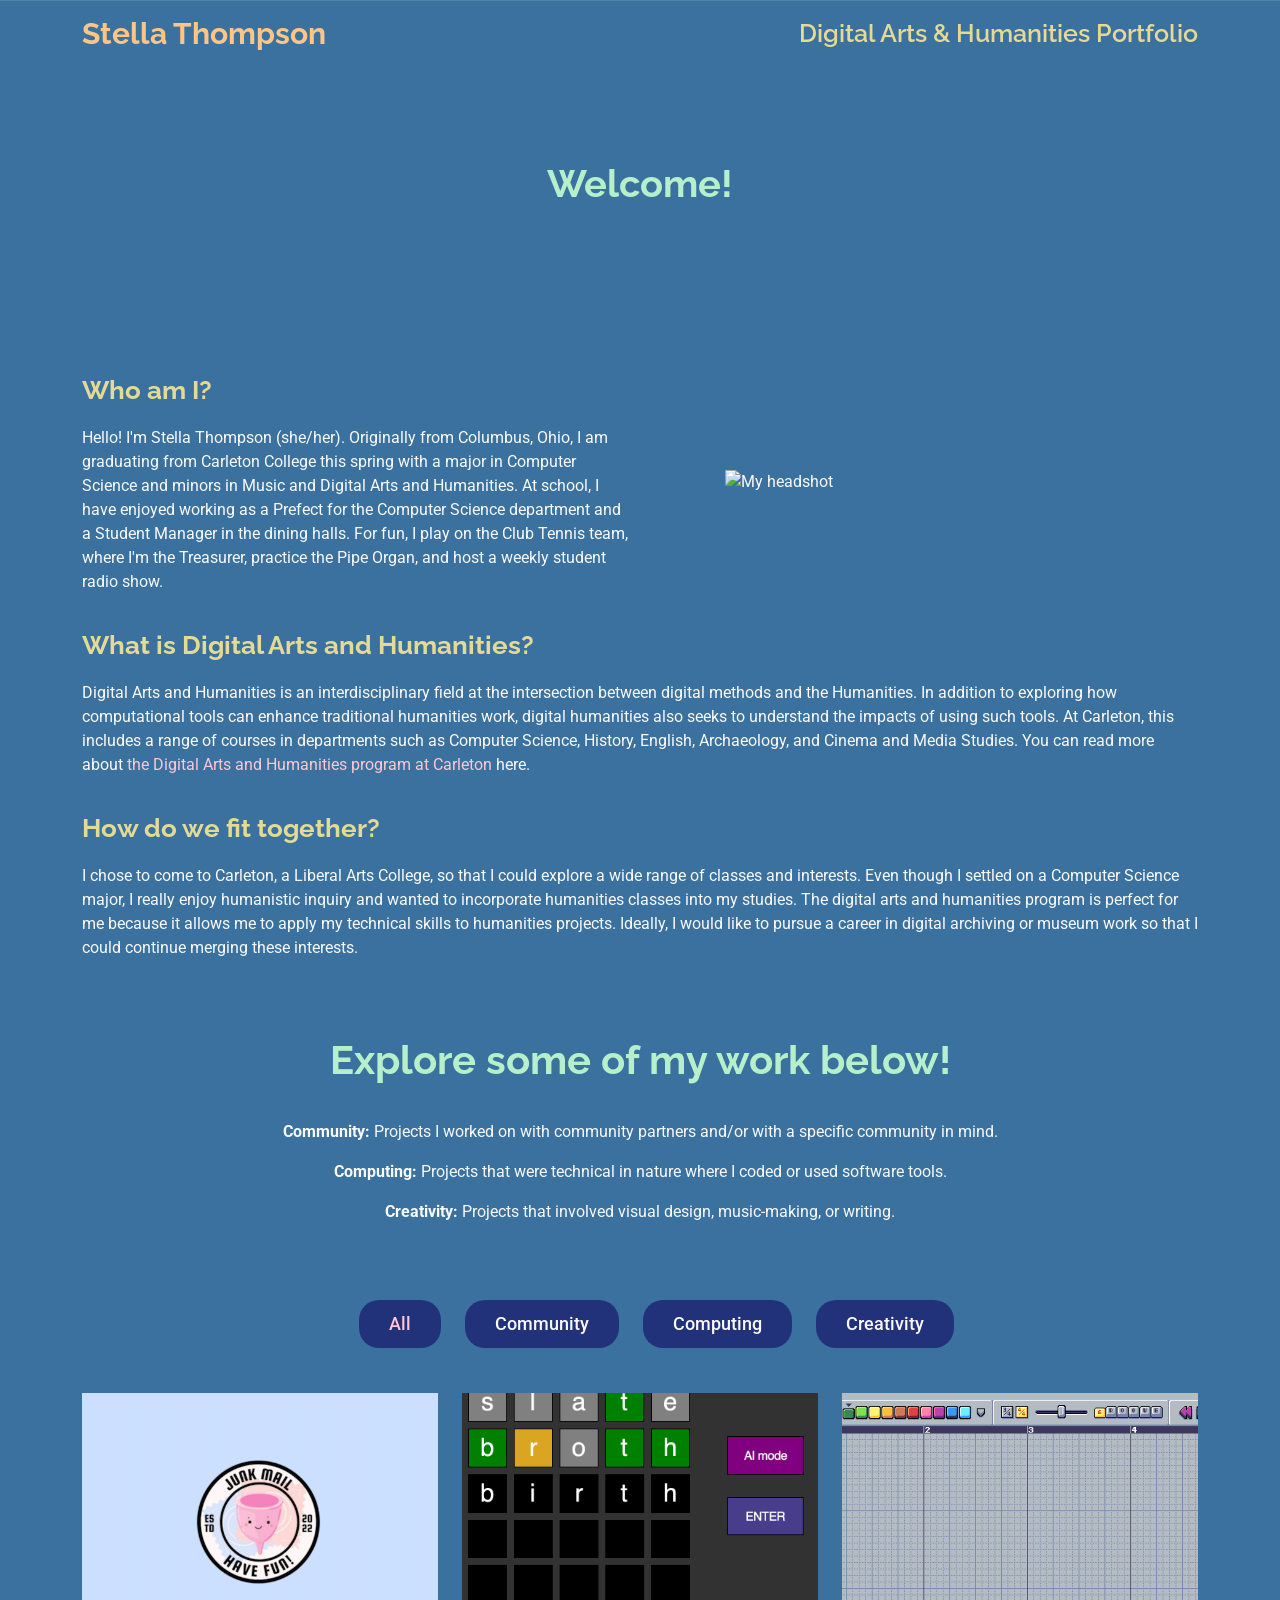
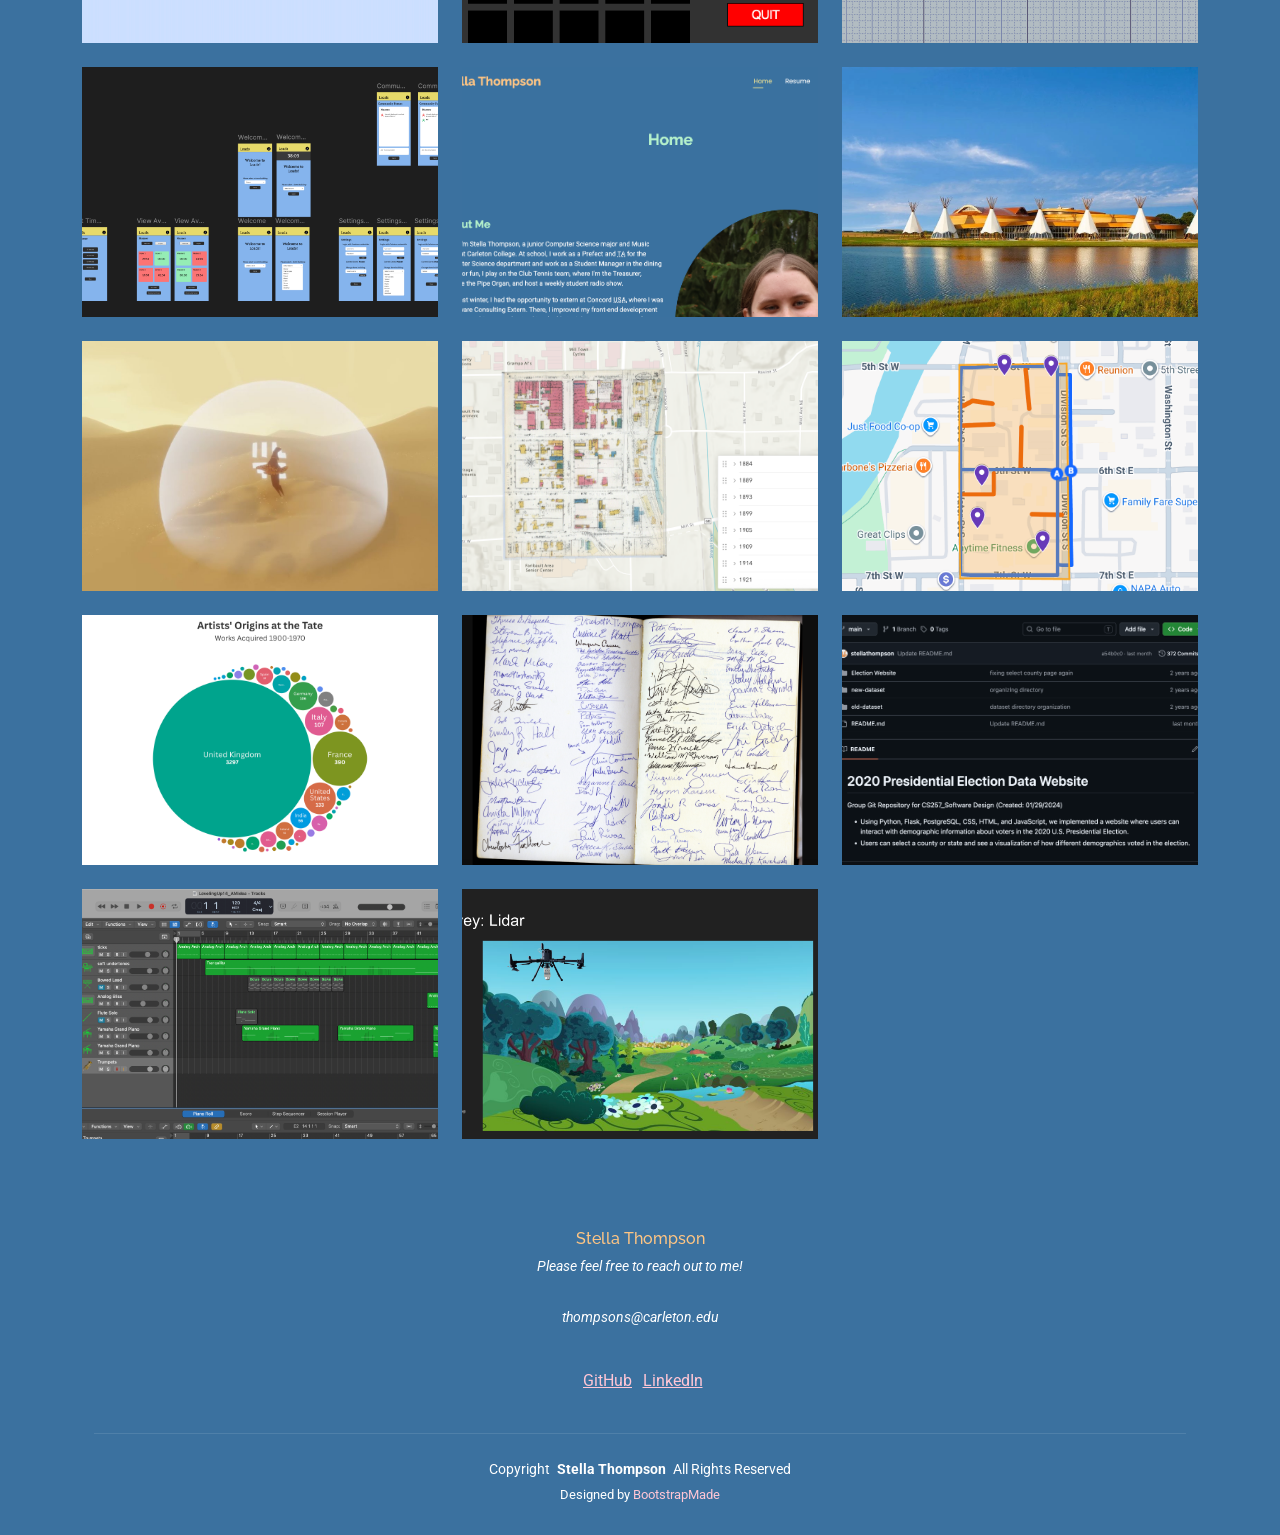
==== commit 5e2b9de4: "adding icon images" ====
--- a/index.html
+++ b/index.html
@@ -164,7 +164,7 @@
           <div class="col-lg-4 col-md-6 portfolio-item isotope-item filter-creativity filter-computing filter-community">
             <a href="#" data-bs-toggle="modal" data-bs-target="#portfolioModal1" class="portfolio-link-wrapper text-decoration-none">
               <div class="portfolio-content h-100">
-                <img src="assets/img/portfolio/JunkMailProjectImg.png" class="img-fluid" alt="Junk Mail App home page">
+                <img src="assets/img/portfolio/preview/JunkMailIcon.png" class="img-fluid" alt="Junk Mail App home page">
                 
                 <div class="portfolio-info">
                   <h4>Junk Mail Mobile App</h4>
@@ -177,7 +177,7 @@
           <div class="col-lg-4 col-md-6 portfolio-item isotope-item filter-computing">
             <a href="#" data-bs-toggle="modal" data-bs-target="#portfolioModal2" class="portfolio-link-wrapper text-decoration-none">
               <div class="portfolio-content h-100">
-                <img src="assets/img/portfolio/wordle.png" class="img-fluid" alt="partially complete game of wordle">
+                <img src="assets/img/portfolio/preview/wordleIcon.png" class="img-fluid" alt="partially complete game of wordle">
                 
                 <div class="portfolio-info">
                   <h4>Wordle Game</h4>
@@ -190,7 +190,7 @@
            <div class="col-lg-4 col-md-6 portfolio-item isotope-item filter-creativity">
             <a href="#" data-bs-toggle="modal" data-bs-target="#portfolioModal3" class="portfolio-link-wrapper text-decoration-none">
               <div class="portfolio-content h-100">
-                <img src="" class="img-fluid" alt="">
+                <img src="assets/img/portfolio/preview/PetaporonIcon.png" class="img-fluid" alt="">
                 
                 <div class="portfolio-info">
                   <h4>Video Game Music Composition</h4>
@@ -203,7 +203,7 @@
             <div class="col-lg-4 col-md-6 portfolio-item isotope-item filter-creativity filter-community">
             <a href="#" data-bs-toggle="modal" data-bs-target="#portfolioModal4" class="portfolio-link-wrapper text-decoration-none">
               <div class="portfolio-content h-100">
-                <img src="assets/img/MonitorSituation.png" class="img-fluid" alt="mobile app showing laundry machine statuses">
+                <img src="assets/img/portfolio/preview/LoadsIcon2.png" class="img-fluid" alt="mobile app showing laundry machine statuses">
                 
                 <div class="portfolio-info">
                   <h4>Loads Laundry App</h4>
@@ -216,7 +216,7 @@
              <div class="col-lg-4 col-md-6 portfolio-item isotope-item filter-creativity filter-computing">
             <a href="#" data-bs-toggle="modal" data-bs-target="#portfolioModal5" class="portfolio-link-wrapper text-decoration-none">
               <div class="portfolio-content h-100">
-                <img src="" class="img-fluid" alt="">
+                <img src="assets/img/portfolio/preview/PersonalWebsiteIcon.png" class="img-fluid" alt="">
                 
                 <div class="portfolio-info">
                   <h4>Personal Website</h4>
@@ -229,7 +229,7 @@
               <div class="col-lg-4 col-md-6 portfolio-item isotope-item filter-community">
             <a href="#" data-bs-toggle="modal" data-bs-target="#portfolioModal6" class="portfolio-link-wrapper text-decoration-none">
               <div class="portfolio-content h-100">
-                <img src="" class="img-fluid" alt="">
+                <img src="assets/img/portfolio/preview/HocokataTi.jpeg" class="img-fluid" alt="">
                 
                 <div class="portfolio-info">
                   <h4>Digital Archiving in Indigenous Histories</h4>
@@ -242,7 +242,7 @@
             <div class="col-lg-4 col-md-6 portfolio-item isotope-item filter-creativity">
             <a href="#" data-bs-toggle="modal" data-bs-target="#portfolioModal6" class="portfolio-link-wrapper text-decoration-none">
               <div class="portfolio-content h-100">
-                <img src="" class="img-fluid" alt="">
+                <img src="assets/img/portfolio/preview/JourneyIcon.jpg" class="img-fluid" alt="">
                 
                 <div class="portfolio-info">
                   <h4>Exploration of Video Game Music</h4>
@@ -255,7 +255,7 @@
             <div class="col-lg-4 col-md-6 portfolio-item isotope-item filter-community filter-computing">
             <a href="#" data-bs-toggle="modal" data-bs-target="#portfolioModal7" class="portfolio-link-wrapper text-decoration-none">
               <div class="portfolio-content h-100">
-                <img src="" class="img-fluid" alt="">
+                <img src="assets/img/portfolio/preview/MappingFaribaultIcon.png" class="img-fluid" alt="">
                 
                 <div class="portfolio-info">
                   <h4>Mapping Faribault</h4>
@@ -268,7 +268,7 @@
             <div class="col-lg-4 col-md-6 portfolio-item isotope-item filter-computing">
             <a href="#" data-bs-toggle="modal" data-bs-target="#portfolioModal8" class="portfolio-link-wrapper text-decoration-none">
               <div class="portfolio-content h-100">
-                <img src="" class="img-fluid" alt="">
+                <img src="assets/img/portfolio/preview/MappingNorthfieldIcon.png" class="img-fluid" alt="">
                 
                 <div class="portfolio-info">
                   <h4>Deep Map of Northfield</h4>
@@ -281,7 +281,7 @@
              <div class="col-lg-4 col-md-6 portfolio-item isotope-item filter-creativity filter-computing">
             <a href="#" data-bs-toggle="modal" data-bs-target="#portfolioModal9" class="portfolio-link-wrapper text-decoration-none">
               <div class="portfolio-content h-100">
-                <img src="" class="img-fluid" alt="">
+                <img src="assets/img/portfolio/preview/TateIcon.png" class="img-fluid" alt="">
                 
                 <div class="portfolio-info">
                   <h4>The Tate Data Visualization</h4>
@@ -294,7 +294,7 @@
              <div class="col-lg-4 col-md-6 portfolio-item isotope-item filter-community">
             <a href="#" data-bs-toggle="modal" data-bs-target="#portfolioModal10" class="portfolio-link-wrapper text-decoration-none">
               <div class="portfolio-content h-100">
-                <img src="" class="img-fluid" alt="">
+                <img src="assets/img/portfolio/preview/ReadingMarathonsIcon.png" class="img-fluid" alt="">
                 
                 <div class="portfolio-info">
                   <h4>The Tome Library</h4>
@@ -307,7 +307,7 @@
             <div class="col-lg-4 col-md-6 portfolio-item isotope-item filter-computing filter-creativity">
             <a href="#" data-bs-toggle="modal" data-bs-target="#portfolioModal11" class="portfolio-link-wrapper text-decoration-none">
               <div class="portfolio-content h-100">
-                <img src="" class="img-fluid" alt="">
+                <img src="assets/img/portfolio/preview/SoftwareDesignIcon.png" class="img-fluid" alt="">
                 
                 <div class="portfolio-info">
                   <h4>Election Data Website</h4>
@@ -320,11 +320,11 @@
             <div class="col-lg-4 col-md-6 portfolio-item isotope-item filter-community">
             <a href="#" data-bs-toggle="modal" data-bs-target="#portfolioModal12" class="portfolio-link-wrapper text-decoration-none">
               <div class="portfolio-content h-100">
-                <img src="" class="img-fluid" alt="">
+                <img src="assets/img/portfolio/preview/CompositionIcon.png" class="img-fluid" alt="">
                 
                 <div class="portfolio-info">
                   <h4>Digital Composition</h4>
-                  <p>Logic Pro for Composition Studio</p>
+                  <p>Electronic music created in Logic Pro</p>
                   </div>
               </div>
             </a>
@@ -333,11 +333,11 @@
             <div class="col-lg-4 col-md-6 portfolio-item isotope-item filter-computing">
             <a href="#" data-bs-toggle="modal" data-bs-target="#portfolioModal13" class="portfolio-link-wrapper text-decoration-none">
               <div class="portfolio-content h-100">
-                <img src="" class="img-fluid" alt="">
-                
-                <div class="portfolio-info">
-                  <h4>My Little Pony Archaeology Grant Proposal</h4>
-                  <p>For digital archaeology course in Greece</p>
+                <img src="assets/img/portfolio/preview/MLPArchIcon.png" class="img-fluid" alt="">
+                
+                <div class="portfolio-info">
+                  <h4>Archaeology Grant Proposal</h4>
+                  <p>Fake grant proposal using digital archaeology methods</p>
                   </div>
               </div>
             </a>
--- a/assets/css/main.css
+++ b/assets/css/main.css
@@ -818,6 +818,7 @@
   .portfolio .portfolio-filters li {
     font-size: 14px;
     margin: 0 5px;
+    margin-bottom: 10px;
   }
 }
 
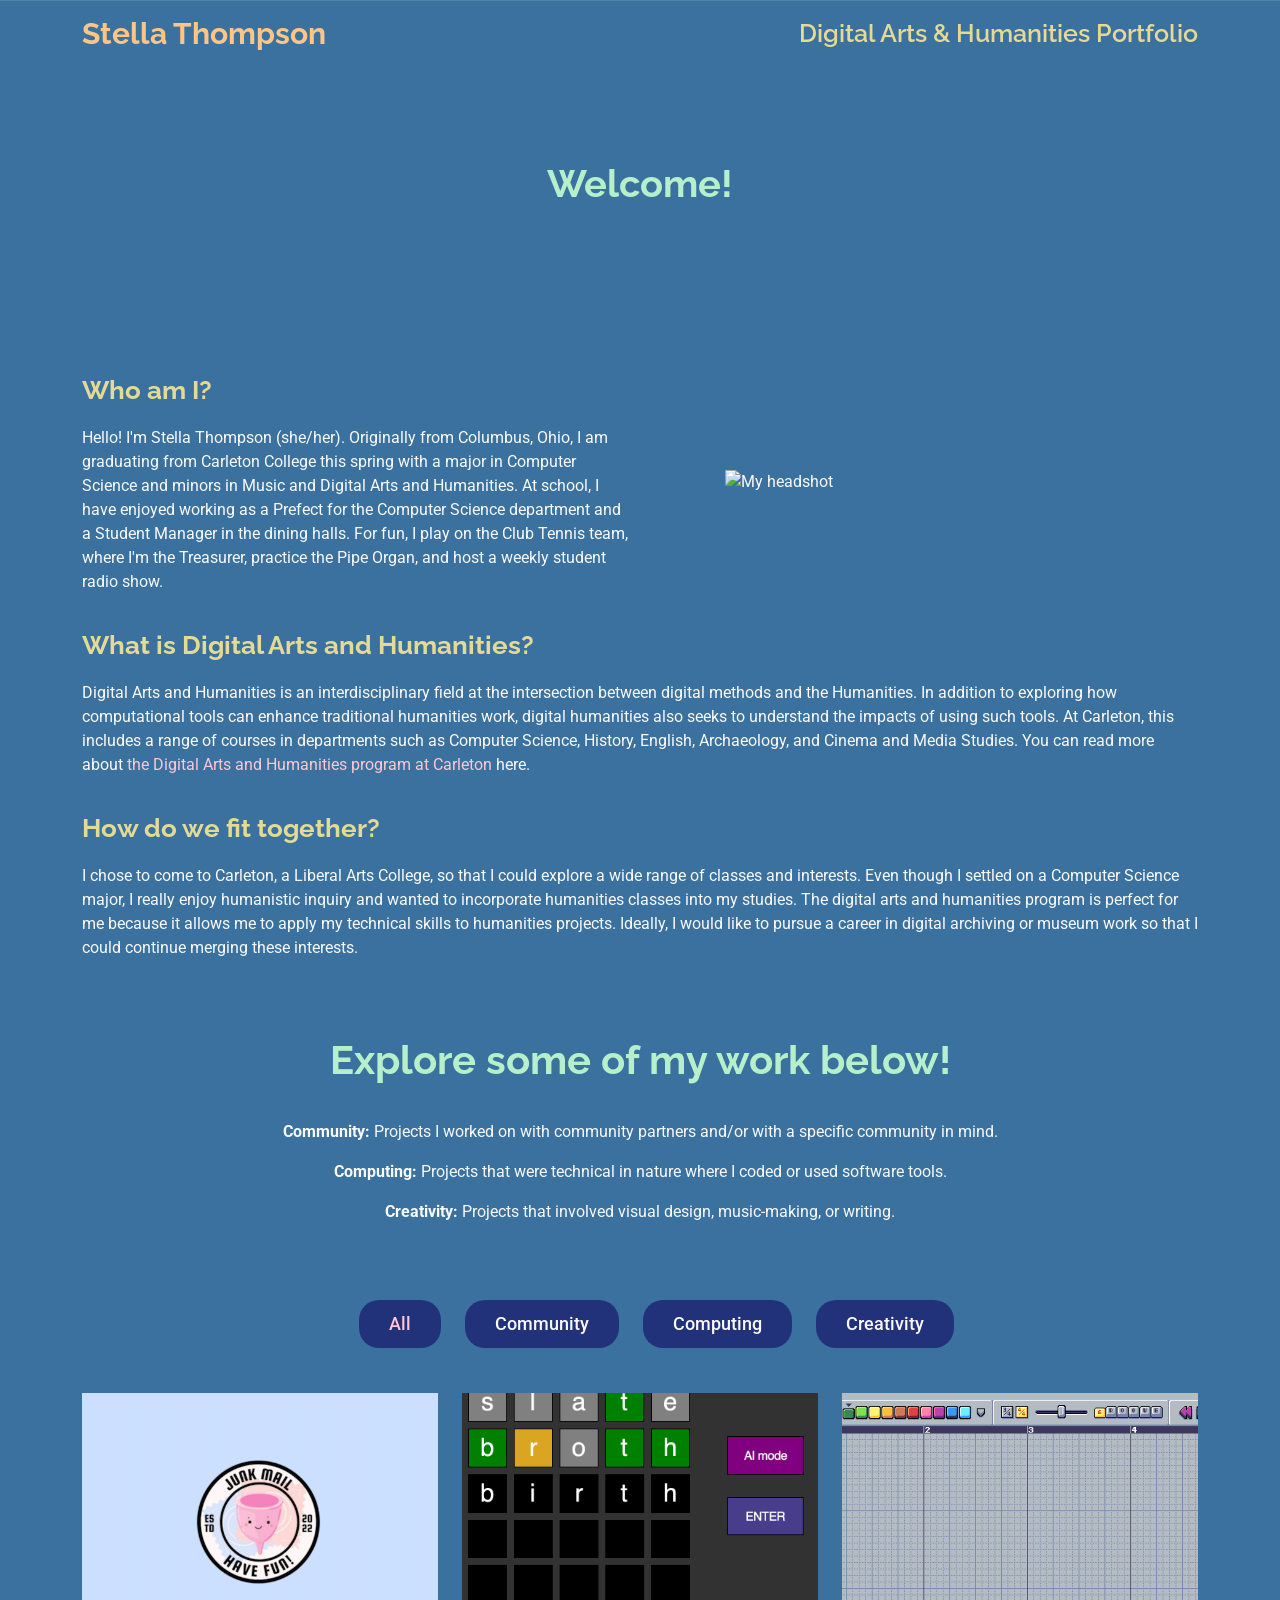
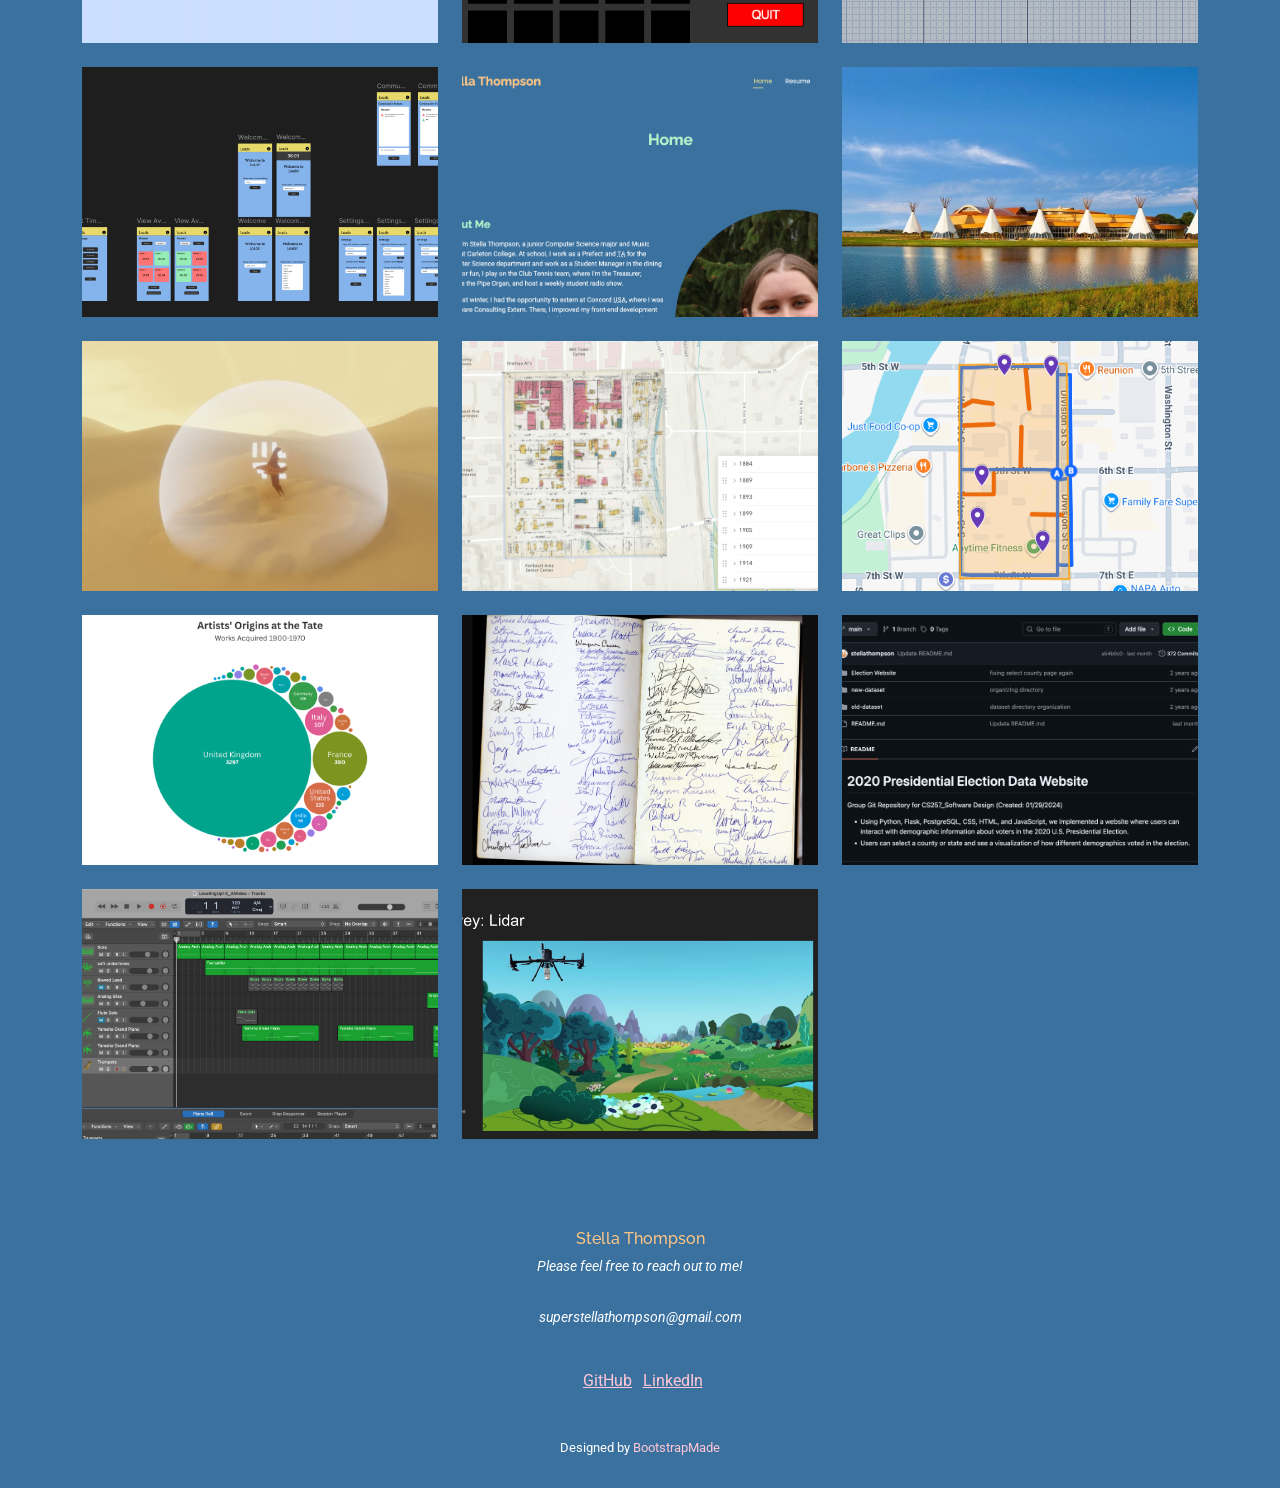
==== commit b58b74fc: "finishing blurbs" ====
--- a/index.html
+++ b/index.html
@@ -240,7 +240,7 @@
           </div>
 <!-- End Portfolio Item -->
             <div class="col-lg-4 col-md-6 portfolio-item isotope-item filter-creativity">
-            <a href="#" data-bs-toggle="modal" data-bs-target="#portfolioModal6" class="portfolio-link-wrapper text-decoration-none">
+            <a href="#" data-bs-toggle="modal" data-bs-target="#portfolioModal7" class="portfolio-link-wrapper text-decoration-none">
               <div class="portfolio-content h-100">
                 <img src="assets/img/portfolio/preview/JourneyIcon.jpg" class="img-fluid" alt="">
                 
@@ -253,7 +253,7 @@
           </div>
 <!-- End Portfolio Item -->
             <div class="col-lg-4 col-md-6 portfolio-item isotope-item filter-community filter-computing">
-            <a href="#" data-bs-toggle="modal" data-bs-target="#portfolioModal7" class="portfolio-link-wrapper text-decoration-none">
+            <a href="#" data-bs-toggle="modal" data-bs-target="#portfolioModal8" class="portfolio-link-wrapper text-decoration-none">
               <div class="portfolio-content h-100">
                 <img src="assets/img/portfolio/preview/MappingFaribaultIcon.png" class="img-fluid" alt="">
                 
@@ -266,7 +266,7 @@
           </div>
 <!-- End Portfolio Item -->
             <div class="col-lg-4 col-md-6 portfolio-item isotope-item filter-computing">
-            <a href="#" data-bs-toggle="modal" data-bs-target="#portfolioModal8" class="portfolio-link-wrapper text-decoration-none">
+            <a href="#" data-bs-toggle="modal" data-bs-target="#portfolioModal9" class="portfolio-link-wrapper text-decoration-none">
               <div class="portfolio-content h-100">
                 <img src="assets/img/portfolio/preview/MappingNorthfieldIcon.png" class="img-fluid" alt="">
                 
@@ -279,7 +279,7 @@
           </div>
 <!-- End Portfolio Item -->
              <div class="col-lg-4 col-md-6 portfolio-item isotope-item filter-creativity filter-computing">
-            <a href="#" data-bs-toggle="modal" data-bs-target="#portfolioModal9" class="portfolio-link-wrapper text-decoration-none">
+            <a href="#" data-bs-toggle="modal" data-bs-target="#portfolioModal10" class="portfolio-link-wrapper text-decoration-none">
               <div class="portfolio-content h-100">
                 <img src="assets/img/portfolio/preview/TateIcon.png" class="img-fluid" alt="">
                 
@@ -292,7 +292,7 @@
           </div>
 <!-- End Portfolio Item -->
              <div class="col-lg-4 col-md-6 portfolio-item isotope-item filter-community">
-            <a href="#" data-bs-toggle="modal" data-bs-target="#portfolioModal10" class="portfolio-link-wrapper text-decoration-none">
+            <a href="#" data-bs-toggle="modal" data-bs-target="#portfolioModal11" class="portfolio-link-wrapper text-decoration-none">
               <div class="portfolio-content h-100">
                 <img src="assets/img/portfolio/preview/ReadingMarathonsIcon.png" class="img-fluid" alt="">
                 
@@ -305,7 +305,7 @@
           </div>
 <!-- End Portfolio Item -->
             <div class="col-lg-4 col-md-6 portfolio-item isotope-item filter-computing filter-creativity">
-            <a href="#" data-bs-toggle="modal" data-bs-target="#portfolioModal11" class="portfolio-link-wrapper text-decoration-none">
+            <a href="#" data-bs-toggle="modal" data-bs-target="#portfolioModal12" class="portfolio-link-wrapper text-decoration-none">
               <div class="portfolio-content h-100">
                 <img src="assets/img/portfolio/preview/SoftwareDesignIcon.png" class="img-fluid" alt="">
                 
@@ -318,7 +318,7 @@
           </div>
 <!-- End Portfolio Item -->
             <div class="col-lg-4 col-md-6 portfolio-item isotope-item filter-community">
-            <a href="#" data-bs-toggle="modal" data-bs-target="#portfolioModal12" class="portfolio-link-wrapper text-decoration-none">
+            <a href="#" data-bs-toggle="modal" data-bs-target="#portfolioModal13" class="portfolio-link-wrapper text-decoration-none">
               <div class="portfolio-content h-100">
                 <img src="assets/img/portfolio/preview/CompositionIcon.png" class="img-fluid" alt="">
                 
@@ -331,7 +331,7 @@
           </div>
 <!-- End Portfolio Item -->
             <div class="col-lg-4 col-md-6 portfolio-item isotope-item filter-computing">
-            <a href="#" data-bs-toggle="modal" data-bs-target="#portfolioModal13" class="portfolio-link-wrapper text-decoration-none">
+            <a href="#" data-bs-toggle="modal" data-bs-target="#portfolioModal14" class="portfolio-link-wrapper text-decoration-none">
               <div class="portfolio-content h-100">
                 <img src="assets/img/portfolio/preview/MLPArchIcon.png" class="img-fluid" alt="">
                 
@@ -359,15 +359,12 @@
     <div class="container">
       <h6 class="sitename">Stella Thompson</h6>
       <p>Please feel free to reach out to me!</p>
-      <p>thompsons@carleton.edu</p>
+      <p>superstellathompson@gmail.com</p>
       <div class="social-links d-flex justify-content-center">
         <a href="https://github.com/stellathompson"><u>GitHub</u></a>
         <a href="https://www.linkedin.com/in/stellagt/"><u>LinkedIn</u></a>
       </div>
       <div class="container">
-        <div class="copyright">
-          <span>Copyright</span> <strong class="px-1 sitename">Stella Thompson</strong> <span>All Rights Reserved</span>
-        </div>
         <div class="credits">
           <!-- All the links in the footer should remain intact. -->
           <!-- You can delete the links only if you've purchased the pro version. -->
@@ -414,7 +411,7 @@
       <div class="modal-body">
         <section id="portfolio-details" class="portfolio-details section p-0">
           <div class="container">
-            <div class="row gy-4">
+            <div class="row gy-4 align-items-center">
 
               <div class="col-lg-6">
                 <div class="portfolio-details-slider swiper init-swiper">
@@ -435,19 +432,19 @@
                   <div class="swiper-wrapper align-items-center">
 
                     <div class="swiper-slide text-center">
-                      <img src="assets/img/portfolio/JunkMailProjectImg.png" class="img-fluid mx-auto" style="max-height: 350px; width: auto; object-fit: contain;" alt="">
-                    </div>
-
-                    <div class="swiper-slide text-center">
-                      <img src="assets/img/portfolio/pastOrders.png" class="img-fluid mx-auto" style="max-height: 350px; width: auto; object-fit: contain;" alt="">
+                      <img src="assets/img/portfolio/JunkMail/JunkMailProjectImg.png" class="img-fluid mx-auto" style="max-height: 350px; width: auto; object-fit: contain;" alt="">
+                    </div>
+
+                    <div class="swiper-slide text-center">
+                      <img src="assets/img/portfolio/JunkMail/placeOrder.png" class="img-fluid mx-auto" style="max-height: 350px; width: auto; object-fit: contain;" alt="">
                     </div>
 
                     <div class="swiper-slide text-center text-center">
-                      <img src="assets/img/portfolio/placeOrder.png" class="img-fluid mx-auto" style="max-height: 350px; width: auto; object-fit: contain;" alt="">
-                    </div>
-
-                    <div class="swiper-slide text-center">
-                      <img src="assets/img/portfolio/swaOrders.png" class="img-fluid mx-auto" style="max-height: 350px; width: auto; object-fit: contain;" alt="">
+                      <img src="assets/img/portfolio/JunkMail/pastOrders.png" class="img-fluid mx-auto" style="max-height: 350px; width: auto; object-fit: contain;" alt="">
+                    </div>
+
+                    <div class="swiper-slide text-center">
+                      <img src="assets/img/portfolio/JunkMail/swaOrders.png" class="img-fluid mx-auto" style="max-height: 350px; width: auto; object-fit: contain;" alt="">
                     </div>
 
                   </div>
@@ -456,10 +453,18 @@
               </div>
 
               <div class="col-lg-6">
-                <div class="portfolio-description mt-4">
-                  <h2>Project Description</h2>
-                  <p>
-                    For this project, I worked with five other students to research, design, and develop a mobile app in React Native.
+                <div class="portfolio-description mt-0 mt-lg-0 pt-0" style="padding-top: 0 !important; margin-top: 0 !important;">
+                  <h2 class="mt-0" style="margin-top: 0 !important;">Description</h2>
+                  <p>
+                    For this project, I worked with five other students over the course of 6 months to research, design, and develop a mobile app in React Native. 
+                    The project was in collaboration with the Office of Health Promotion and we were creating an app for their campus sexual health
+                    supply service called Junk Mail. Link to project!
+                  </p>
+                  <h2>Takeaways</h2>
+                  <p>
+                    This was by far the most rigorous project I've worked on and I really enjoyed working on the front-end team to create an accessible, usable, and
+                    attractive user interface. It was also a valuable experience working closely with a community partner to ensure that their needs for the project were met. I had 
+                    fun combining creative design with functional technology.
                   </p>
                 </div>
               </div>
@@ -486,7 +491,7 @@
       <div class="modal-body">
         <section id="portfolio-details" class="portfolio-details section p-0">
           <div class="container">
-            <div class="row gy-4">
+            <div class="row gy-4 align-items-center">
 
               <div class="col-lg-6">
                 <div class="portfolio-details-slider swiper init-swiper">
@@ -507,7 +512,7 @@
                   <div class="swiper-wrapper align-items-center">
 
                     <div class="swiper-slide text-center">
-                      <img src="assets/img/portfolio/wordle.png" class="img-fluid mx-auto" style="max-height: 350px; width: auto; object-fit: contain;" alt="">
+                      <img src="assets/img/portfolio/Wordle/wordle.png" class="img-fluid mx-auto" style="max-height: 350px; width: auto; object-fit: contain;" alt="">
                     </div>
                   </div>
                   <div class="swiper-pagination"></div>
@@ -515,10 +520,17 @@
               </div>
 
               <div class="col-lg-6">
-                <div class="portfolio-description mt-4">
-                  <h2>Project Description</h2>
-                  <p>
-                    CHANGE
+                <div class="portfolio-description mt-0 mt-lg-0 pt-0" style="padding-top: 0 !important; margin-top: 0 !important;">
+                  <h2 class="mt-0" style="margin-top: 0 !important;">Description</h2>
+                  <p>
+                    For my final project in Intro to CS, I worked with a partner to create a replica of the game Wordle. 
+                    Using Python, we divided the work into graphic design and backend logic. We even came up with a simple AI mode where
+                    the computer could made an educated guess based on the outcome of previous guesses. You can see an image of our final product to the left.
+                  </p>
+                  <h2>Takeaways</h2>
+                  <p>
+                    This was my first big coding project. I really enjoyed collaborating with my partner and creating something that was usable (and fun!).
+                    The class sparked my interest in using technology to create.
                   </p>
                 </div>
               </div>
@@ -531,20 +543,20 @@
   </div>
 </div>
 <!-- End of Wordle Modal -->
- <!-- Loads Modal -->
+  <!-- Petaporon Modal -->
    <div class="modal fade" id="portfolioModal3" tabindex="-1" aria-labelledby="portfolioModal3Label" aria-hidden="true">
   <div class="modal-dialog modal-lg modal-dialog-centered">
     <div class="modal-content text-dark" style="background: rgb(30, 42, 85);">
       
       <div class="modal-header border-0">
-        <h3 class="modal-title" id="portfolioModal3Label" style="color: #e3da95;">Loads</h3>
+        <h3 class="modal-title" id="portfolioModal3Label" style="color: #e3da95;">Video Game Music Composition</h3>
         <button type="button" class="btn-close btn-close-white" data-bs-dismiss="modal" aria-label="Close"></button>
       </div>
 
       <div class="modal-body">
         <section id="portfolio-details" class="portfolio-details section p-0">
           <div class="container">
-            <div class="row gy-4">
+            <div class="row gy-4 align-items-center">
 
               <div class="col-lg-6">
                 <div class="portfolio-details-slider swiper init-swiper">
@@ -565,7 +577,7 @@
                   <div class="swiper-wrapper align-items-center">
 
                     <div class="swiper-slide text-center">
-                      <img src="assets/img/portfolio/wordle.png" class="img-fluid mx-auto" style="max-height: 350px; width: auto; object-fit: contain;" alt="">
+                      <img src="assets/img/portfolio/Petaporon/Petaporon.png" class="img-fluid mx-auto" style="max-height: 350px; width: auto; object-fit: contain;" alt="">
                     </div>
                   </div>
                   <div class="swiper-pagination"></div>
@@ -573,10 +585,93 @@
               </div>
 
               <div class="col-lg-6">
-                <div class="portfolio-description mt-4">
-                  <h2>Project Description</h2>
-                  <p>
-                    CHANGE
+                <div class="portfolio-description mt-0 mt-lg-0 pt-0" style="padding-top: 0 !important; margin-top: 0 !important;">
+                  <h2 class="mt-0" style="margin-top: 0 !important;">Description</h2>
+                  <p>
+                    For my Video Game Music seminar, we created digital compositions using Petaporon (link) for a video game produced by Jane Parsons. I went with a retro
+                    8-bit sound and had 3 tracks: menu, gameplay, and death cue.
+                  </p>
+                  <h2>Takeaways</h2>
+                  <p>
+                    I enjoyed creating music with strict limitations, and I certainly respect video game music composers more after this assignment. It is 
+                    really difficult to compose something that loops perfectly, and that's an important part of game music, since you don't know what the user will do and
+                    how long it will take. The tool we used, Petaporon, was a fun, easy way to create digital compositions.
+                  </p>
+                </div>
+              </div>
+            </div>
+          </div>
+        </section>
+      </div>
+
+    </div>
+  </div>
+</div>
+<!-- End of Petaporon Modal -->
+ <!-- Loads Modal -->
+   <div class="modal fade" id="portfolioModal4" tabindex="-1" aria-labelledby="portfolioModal4Label" aria-hidden="true">
+  <div class="modal-dialog modal-lg modal-dialog-centered">
+    <div class="modal-content text-dark" style="background: rgb(30, 42, 85);">
+      
+      <div class="modal-header border-0">
+        <h3 class="modal-title" id="portfolioModal4Label" style="color: #e3da95;">Loads Laundry App</h3>
+        <button type="button" class="btn-close btn-close-white" data-bs-dismiss="modal" aria-label="Close"></button>
+      </div>
+
+      <div class="modal-body">
+        <section id="portfolio-details" class="portfolio-details section p-0">
+          <div class="container">
+            <div class="row gy-4 align-items-center">
+
+              <div class="col-lg-6">
+                <div class="portfolio-details-slider swiper init-swiper">
+                  <script type="application/json" class="swiper-config">
+                    {
+                      "loop": true,
+                      "speed": 600,
+                      "autoplay": { "delay": 5000 },
+                      "slidesPerView": "auto",
+                      "pagination": {
+                        "el": ".swiper-pagination",
+                        "type": "bullets",
+                        "clickable": true
+                      }
+                    }
+                  </script>
+
+                  <div class="swiper-wrapper align-items-center">
+
+                    <div class="swiper-slide text-center">
+                      <video 
+                        src="assets/img/portfolio/Loads/FinalPrototype.mov" 
+                        class="img-fluid mx-auto" 
+                        style="max-height: 350px; width: auto; object-fit: contain;" 
+                        playsinline 
+                        autoplay 
+                        muted 
+                        loop>
+                      </video>
+                    </div>
+                    <div class="swiper-slide text-center">
+                      <img src="assets/img/portfolio/Loads/Homepage.png" class="img-fluid mx-auto" style="max-height: 350px; width: auto; object-fit: contain;" alt="">
+                    </div>
+                  </div>
+                  <div class="swiper-pagination"></div>
+                </div>
+              </div>
+
+              <div class="col-lg-6">
+                <div class="portfolio-description mt-0 mt-lg-0 pt-0" style="padding-top: 0 !important; margin-top: 0 !important;">
+                  <h2 class="mt-0" style="margin-top: 0 !important;">Description</h2>
+                  <p>
+                    For my Human-Computer Interaction course, we identified a campus problem and designed an app to solve it. This included 
+                    rigorous user-testing and research. Our project was "Loads," an app to streamline communal laundry at Carleton. The video shows my final prototype, and the image is an earlier iteration to show
+                    how research impacted my design. You can read more about the project here!
+                  </p>
+                  <h2>Takeaways</h2>
+                  <p>
+                    I've always been interested in user-experience and design, and this was my first formal foray into the field. We used Figma, the UX industry standard, for our
+                    designs, and I learned a lot about how to make accessible interfaces. The project definitely cemented my interest in working on human-centered technology projects.
                   </p>
                 </div>
               </div>
@@ -589,6 +684,651 @@
   </div>
 </div>
 <!-- End of Loads Modal -->
+  <!-- Personal Website Modal -->
+   <div class="modal fade" id="portfolioModal5" tabindex="-1" aria-labelledby="portfolioModal5Label" aria-hidden="true">
+  <div class="modal-dialog modal-lg modal-dialog-centered">
+    <div class="modal-content text-dark" style="background: rgb(30, 42, 85);">
+      
+      <div class="modal-header border-0">
+        <h3 class="modal-title" id="portfolioModal5Label" style="color: #e3da95;">Personal Website</h3>
+        <button type="button" class="btn-close btn-close-white" data-bs-dismiss="modal" aria-label="Close"></button>
+      </div>
+
+      <div class="modal-body">
+        <section id="portfolio-details" class="portfolio-details section p-0">
+          <div class="container">
+            <div class="row gy-4 align-items-center">
+
+              <div class="col-lg-6">
+                <div class="portfolio-details-slider swiper init-swiper">
+                  <script type="application/json" class="swiper-config">
+                    {
+                      "loop": true,
+                      "speed": 600,
+                      "autoplay": { "delay": 5000 },
+                      "slidesPerView": "auto",
+                      "pagination": {
+                        "el": ".swiper-pagination",
+                        "type": "bullets",
+                        "clickable": true
+                      }
+                    }
+                  </script>
+
+                  <div class="swiper-wrapper align-items-center">
+                    <div class="swiper-slide text-center">
+                      <img src="assets/img/portfolio/PersonalWebsite/SkipContent.png" class="img-fluid mx-auto" style="max-height: 350px; width: auto; object-fit: contain;" alt="">
+                    </div>
+                    <div class="swiper-slide text-center">
+                      <img src="assets/img/portfolio/PersonalWebsite/Resume.png" class="img-fluid mx-auto" style="max-height: 350px; width: auto; object-fit: contain;" alt="">
+                    </div>
+                  </div>
+                  <div class="swiper-pagination"></div>
+                </div>
+              </div>
+
+              <div class="col-lg-6">
+                <div class="portfolio-description mt-0 mt-lg-0 pt-0" style="padding-top: 0 !important; margin-top: 0 !important;">
+                  <h2 class="mt-0" style="margin-top: 0 !important;">Description</h2>
+                  <p>
+                    Part of my Human-Computer Interaction course involved implementing a personal website. This served as an exercise in accessible, usable design, 
+                    as well as a practical tool for getting internships and jobs. We used GitHub Pages to host our sites and I used a Bootstrap template to get me started. The 
+                    website you are currently on builds off of my personal website, which is still in use.
+                  </p>
+                  <h2>Takeaways</h2>
+                  <p>
+                    I had fun infusing my personality into the website while also considering tenets of usability. Being attentive to alt text, skip to main content, and other 
+                    accessibility features made me realize how much work it is to maintain a truly accessible site. This was also good practice working in HTML and CSS, skills that 
+                    are important for web development.
+                  </p>
+                </div>
+              </div>
+            </div>
+          </div>
+        </section>
+      </div>
+
+    </div>
+  </div>
+</div>
+<!-- End of Personal Website Modal -->
+ <!-- Indigenous Histories Modal -->
+   <div class="modal fade" id="portfolioModal6" tabindex="-1" aria-labelledby="portfolioModal6Label" aria-hidden="true">
+  <div class="modal-dialog modal-lg modal-dialog-centered">
+    <div class="modal-content text-dark" style="background: rgb(30, 42, 85);">
+      
+      <div class="modal-header border-0">
+        <h3 class="modal-title" id="portfolioModal6Label" style="color: #e3da95;">Digital Archiving in Indigenous Histories</h3>
+        <button type="button" class="btn-close btn-close-white" data-bs-dismiss="modal" aria-label="Close"></button>
+      </div>
+
+      <div class="modal-body">
+        <section id="portfolio-details" class="portfolio-details section p-0">
+          <div class="container">
+            <div class="row gy-4 align-items-center">
+
+              <div class="col-lg-6">
+                <div class="portfolio-details-slider swiper init-swiper">
+                  <script type="application/json" class="swiper-config">
+                    {
+                      "loop": true,
+                      "speed": 600,
+                      "autoplay": { "delay": 5000 },
+                      "slidesPerView": "auto",
+                      "pagination": {
+                        "el": ".swiper-pagination",
+                        "type": "bullets",
+                        "clickable": true
+                      }
+                    }
+                  </script>
+
+                  <div class="swiper-wrapper align-items-center">
+
+                    <div class="swiper-slide text-center">
+                      <img src="assets/img/portfolio/preview/HocokataTi.jpeg" class="img-fluid mx-auto" style="max-height: 350px; width: auto; object-fit: contain;" alt="">
+                    </div>
+                  </div>
+                  <div class="swiper-pagination"></div>
+                </div>
+              </div>
+
+              <div class="col-lg-6">
+                <div class="portfolio-description mt-0 mt-lg-0 pt-0" style="padding-top: 0 !important; margin-top: 0 !important;">
+                  <h2 class="mt-0" style="margin-top: 0 !important;">Description</h2>
+                  <p>
+                    In my Indigenous Histories course, we worked with Hoċokata Ṫi to digitize some of their archival materials. After researching our objects, we 
+                    entered metadata into the backend of their archival database.
+                  </p>
+                  <h2>Takeaways</h2>
+                  <p>
+                    This was an awesome experience, especially because of my interest in digital archives. We got to tour their museum and learn about their archiving process, 
+                    which made me even more excited to do something similar. I enjoyed working with historical artifacts and making them more accessible through digitization.
+                  </p>
+                </div>
+              </div>
+            </div>
+          </div>
+        </section>
+      </div>
+
+    </div>
+  </div>
+</div>
+<!-- End of Indigenous Histories Modal -->
+  <!-- Journey Modal -->
+   <div class="modal fade" id="portfolioModal7" tabindex="-1" aria-labelledby="portfolioModal7Label" aria-hidden="true">
+  <div class="modal-dialog modal-lg modal-dialog-centered">
+    <div class="modal-content text-dark" style="background: rgb(30, 42, 85);">
+      
+      <div class="modal-header border-0">
+        <h3 class="modal-title" id="portfolioModal7Label" style="color: #e3da95;">Exploration of Video Game Music</h3>
+        <button type="button" class="btn-close btn-close-white" data-bs-dismiss="modal" aria-label="Close"></button>
+      </div>
+
+      <div class="modal-body">
+        <section id="portfolio-details" class="portfolio-details section p-0">
+          <div class="container">
+            <div class="row gy-4 align-items-center">
+
+              <div class="col-lg-6">
+                <div class="portfolio-details-slider swiper init-swiper">
+                  <script type="application/json" class="swiper-config">
+                    {
+                      "loop": true,
+                      "speed": 600,
+                      "autoplay": { "delay": 5000 },
+                      "slidesPerView": "auto",
+                      "pagination": {
+                        "el": ".swiper-pagination",
+                        "type": "bullets",
+                        "clickable": true
+                      }
+                    }
+                  </script>
+
+                  <div class="swiper-wrapper align-items-center">
+
+                    <div class="swiper-slide text-center">
+                      <img src="assets/img/portfolio/Journey/Journey.jpg" class="img-fluid mx-auto" style="max-height: 350px; width: auto; object-fit: contain;" alt="">
+                    </div>
+                  </div>
+                  <div class="swiper-pagination"></div>
+                </div>
+              </div>
+
+              <div class="col-lg-6">
+                <div class="portfolio-description mt-0 mt-lg-0 pt-0" style="padding-top: 0 !important; margin-top: 0 !important;">
+                  <h2 class="mt-0" style="margin-top: 0 !important;">Description</h2>
+                  <p>
+                    For my Video Game Music course, I produced a 20-page research paper about sound in the video game Journey. My focus was the "chirp" sound 
+                    that players can trigger their avatar to make. I argued that the chirp served as a liminal sound that defied strict categorization as diegetic or non-diegetic.
+                  </p>
+                  <h2>Takeaways</h2>
+                  <p>
+                    Since I'm not a gamer, I learned a lot about the interplay between the technology and artistry behind video games in this course. The final paper allowed me to analyze the digital art form of gaming, 
+                    and I was especially excited to work with digital sound, since I am a Music minor. 
+                  </p>
+                </div>
+              </div>
+            </div>
+          </div>
+        </section>
+      </div>
+
+    </div>
+  </div>
+</div>
+<!-- End of Journey Modal -->
+  <!-- Faribault Modal -->
+   <div class="modal fade" id="portfolioModal8" tabindex="-1" aria-labelledby="portfolioModal8Label" aria-hidden="true">
+  <div class="modal-dialog modal-lg modal-dialog-centered">
+    <div class="modal-content text-dark" style="background: rgb(30, 42, 85);">
+      
+      <div class="modal-header border-0">
+        <h3 class="modal-title" id="portfolioModal8Label" style="color: #e3da95;">Mapping Faribault</h3>
+        <button type="button" class="btn-close btn-close-white" data-bs-dismiss="modal" aria-label="Close"></button>
+      </div>
+
+      <div class="modal-body">
+        <section id="portfolio-details" class="portfolio-details section p-0">
+          <div class="container">
+            <div class="row gy-4 align-items-center">
+
+              <div class="col-lg-6">
+                <div class="portfolio-details-slider swiper init-swiper">
+                  <script type="application/json" class="swiper-config">
+                    {
+                      "loop": true,
+                      "speed": 600,
+                      "autoplay": { "delay": 5000 },
+                      "slidesPerView": "auto",
+                      "pagination": {
+                        "el": ".swiper-pagination",
+                        "type": "bullets",
+                        "clickable": true
+                      }
+                    }
+                  </script>
+
+                  <div class="swiper-wrapper align-items-center">
+
+                    <div class="swiper-slide text-center">
+                      <img src="assets/img/portfolio/Faribault/MappingFaribault.png" class="img-fluid mx-auto" style="max-height: 350px; width: auto; object-fit: contain;" alt="">
+                    </div>
+                  </div>
+                  <div class="swiper-pagination"></div>
+                </div>
+              </div>
+
+              <div class="col-lg-6">
+                <div class="portfolio-description mt-0 mt-lg-0 pt-0" style="padding-top: 0 !important; margin-top: 0 !important;">
+                  <h2 class="mt-0" style="margin-top: 0 !important;">Description</h2>
+                  <p>
+                    In my Deep Mapping course, we worked with the Rice County Historical Society to record the history of the Alexander Faribault House in Faribault, Minnesota. My partner and I worked 
+                    on creating an index map of Faribault using Sanborn Fire Insurance maps. After georeferencing the maps in ArcGIS Pro, we created a digital map in ArcGIS Online. Read about us in the news or check out our final project!
+                  </p>
+                  <h2>Takeaways</h2>
+                  <p>
+                    I loved learning to use ArcGIS Pro for this project and it sparked my interest in using GIS in the future. It was also really fulfilling to work with a community partner and work on something
+                    that I knew would be useful to RCHS staff.
+                  </p>
+                </div>
+              </div>
+            </div>
+          </div>
+        </section>
+      </div>
+
+    </div>
+  </div>
+</div>
+<!-- End of Faribault Modal -->
+  <!-- Northfield Modal -->
+   <div class="modal fade" id="portfolioModal9" tabindex="-1" aria-labelledby="portfolioModal9Label" aria-hidden="true">
+  <div class="modal-dialog modal-lg modal-dialog-centered">
+    <div class="modal-content text-dark" style="background: rgb(30, 42, 85);">
+      
+      <div class="modal-header border-0">
+        <h3 class="modal-title" id="portfolioModal9Label" style="color: #e3da95;">Deep Map of Northfield</h3>
+        <button type="button" class="btn-close btn-close-white" data-bs-dismiss="modal" aria-label="Close"></button>
+      </div>
+
+      <div class="modal-body">
+        <section id="portfolio-details" class="portfolio-details section p-0">
+          <div class="container">
+            <div class="row gy-4 align-items-center">
+
+              <div class="col-lg-6">
+                <div class="portfolio-details-slider swiper init-swiper">
+                  <script type="application/json" class="swiper-config">
+                    {
+                      "loop": true,
+                      "speed": 600,
+                      "autoplay": { "delay": 5000 },
+                      "slidesPerView": "auto",
+                      "pagination": {
+                        "el": ".swiper-pagination",
+                        "type": "bullets",
+                        "clickable": true
+                      }
+                    }
+                  </script>
+
+                  <div class="swiper-wrapper align-items-center">
+
+                    <div class="swiper-slide text-center">
+                      <img src="assets/img/portfolio/Northfield/MappingNorthfield.png" class="img-fluid mx-auto" style="max-height: 350px; width: auto; object-fit: contain;" alt="">
+                    </div>
+                  </div>
+                  <div class="swiper-pagination"></div>
+                </div>
+              </div>
+
+              <div class="col-lg-6">
+                <div class="portfolio-description mt-0 mt-lg-0 pt-0" style="padding-top: 0 !important; margin-top: 0 !important;">
+                  <h2 class="mt-0" style="margin-top: 0 !important;">Description</h2>
+                  <p>
+                    Using Google MyMaps, I created a deep map of two blocks in Northfield. This deep map captures the experience of being in place rather than just 
+                    physical attributes. You can read my deep map blog post here!
+                  </p>
+                  <h2>Takeaways</h2>
+                  <p>
+                    It was fun to use MyMaps since it is such a simple mapping tool. I also felt that, through the project, I got a better sense of what a deep map is. It was nice to 
+                    take my time walking around Northfield and take in my surroundings.
+                  </p>
+                </div>
+              </div>
+            </div>
+          </div>
+        </section>
+      </div>
+
+    </div>
+  </div>
+</div>
+<!-- End of Northfield Modal -->
+  <!-- Tate Modal -->
+   <div class="modal fade" id="portfolioModal10" tabindex="-1" aria-labelledby="portfolioModal10Label" aria-hidden="true">
+  <div class="modal-dialog modal-lg modal-dialog-centered">
+    <div class="modal-content text-dark" style="background: rgb(30, 42, 85);">
+      
+      <div class="modal-header border-0">
+        <h3 class="modal-title" id="portfolioModal10Label" style="color: #e3da95;">The Tate Data Visualization</h3>
+        <button type="button" class="btn-close btn-close-white" data-bs-dismiss="modal" aria-label="Close"></button>
+      </div>
+
+      <div class="modal-body">
+        <section id="portfolio-details" class="portfolio-details section p-0">
+          <div class="container">
+            <div class="row gy-4 align-items-center">
+
+              <div class="col-lg-6">
+                <div class="portfolio-details-slider swiper init-swiper">
+                  <script type="application/json" class="swiper-config">
+                    {
+                      "loop": true,
+                      "speed": 600,
+                      "autoplay": { "delay": 5000 },
+                      "slidesPerView": "auto",
+                      "pagination": {
+                        "el": ".swiper-pagination",
+                        "type": "bullets",
+                        "clickable": true
+                      }
+                    }
+                  </script>
+
+                  <div class="swiper-wrapper align-items-center">
+
+                    <div class="swiper-slide text-center">
+                      <img src="assets/img/portfolio/Tate/Tate.png" class="img-fluid mx-auto" style="max-height: 350px; width: auto; object-fit: contain;" alt="">
+                    </div>
+                  </div>
+                  <div class="swiper-pagination"></div>
+                </div>
+              </div>
+
+              <div class="col-lg-6">
+                <div class="portfolio-description mt-0 mt-lg-0 pt-0" style="padding-top: 0 !important; margin-top: 0 !important;">
+                  <h2 class="mt-0" style="margin-top: 0 !important;">Description</h2>
+                  <p>
+                    For my midterm project in Hacking the Humanities, I chose to create data visualizations using data from The Tate Modern museum. I used OpenRefine and Google Sheets to organize the data and then used Flourish 
+                    to create the visualizations. I aimed to tell a story through my visualizations about inequities in The Tate's collection. Check out the final product here!
+                  </p>
+                  <h2>Takeaways</h2>
+                  <p>
+                    Before Hacking the Humanities, I had never done data visualization, so I learned a lot of new tools for this project. I enjoyed exploring the data set to extract meaning from it 
+                    and had fun customizing the appearance. The project gave me more confidence in working with data.
+                  </p>
+                </div>
+              </div>
+            </div>
+          </div>
+        </section>
+      </div>
+
+    </div>
+  </div>
+</div>
+<!-- End of Tate Modal -->
+  <!-- Tome Library Modal -->
+   <div class="modal fade" id="portfolioModal11" tabindex="-1" aria-labelledby="portfolioModal11Label" aria-hidden="true">
+  <div class="modal-dialog modal-lg modal-dialog-centered">
+    <div class="modal-content text-dark" style="background: rgb(30, 42, 85);">
+      
+      <div class="modal-header border-0">
+        <h3 class="modal-title" id="portfolioModal11Label" style="color: #e3da95;">The Tome Library</h3>
+        <button type="button" class="btn-close btn-close-white" data-bs-dismiss="modal" aria-label="Close"></button>
+      </div>
+
+      <div class="modal-body">
+        <section id="portfolio-details" class="portfolio-details section p-0">
+          <div class="container">
+            <div class="row gy-4 align-items-center">
+
+              <div class="col-lg-6">
+                <div class="portfolio-details-slider swiper init-swiper">
+                  <script type="application/json" class="swiper-config">
+                    {
+                      "loop": true,
+                      "speed": 600,
+                      "autoplay": { "delay": 5000 },
+                      "slidesPerView": "auto",
+                      "pagination": {
+                        "el": ".swiper-pagination",
+                        "type": "bullets",
+                        "clickable": true
+                      }
+                    }
+                  </script>
+
+                  <div class="swiper-wrapper align-items-center">
+
+                    <div class="swiper-slide text-center">
+                      <img src="assets/img/portfolio/Tome/ReadingMarathons.png" class="img-fluid mx-auto" style="max-height: 350px; width: auto; object-fit: contain;" alt="">
+                    </div>
+                  </div>
+                  <div class="swiper-pagination"></div>
+                </div>
+              </div>
+
+              <div class="col-lg-6">
+                <div class="portfolio-description mt-0 mt-lg-0 pt-0" style="padding-top: 0 !important; margin-top: 0 !important;">
+                  <h2 class="mt-0" style="margin-top: 0 !important;">Description</h2>
+                  <p>
+                    For my final project in Hacking the Humanities, I worked with other students to record the history of the Carleton English Department's Reading Marathons. 
+                    We digitized books from Carleton's archives, collected oral histories and artifacts, and then catalogued them all into an Omeka website. Check out our final product here!
+                  </p>
+                  <h2>Takeaways</h2>
+                  <p>
+                    Using Omeka was frustrating because the user-interface was much harder to customize than other software I had used. The process of researching and finding artifacts was fun, however, and compiling it all into 
+                    one central site is a useful skill for a potential career in archives.
+                  </p>
+                </div>
+              </div>
+            </div>
+          </div>
+        </section>
+      </div>
+
+    </div>
+  </div>
+</div>
+<!-- End of Tome Library Modal -->
+  <!-- Software Design Modal -->
+   <div class="modal fade" id="portfolioModal12" tabindex="-1" aria-labelledby="portfolioModal12Label" aria-hidden="true">
+  <div class="modal-dialog modal-lg modal-dialog-centered">
+    <div class="modal-content text-dark" style="background: rgb(30, 42, 85);">
+      
+      <div class="modal-header border-0">
+        <h3 class="modal-title" id="portfolioModal12Label" style="color: #e3da95;">Election Data Website</h3>
+        <button type="button" class="btn-close btn-close-white" data-bs-dismiss="modal" aria-label="Close"></button>
+      </div>
+
+      <div class="modal-body">
+        <section id="portfolio-details" class="portfolio-details section p-0">
+          <div class="container">
+            <div class="row gy-4 align-items-center">
+
+              <div class="col-lg-6">
+                <div class="portfolio-details-slider swiper init-swiper">
+                  <script type="application/json" class="swiper-config">
+                    {
+                      "loop": true,
+                      "speed": 600,
+                      "autoplay": { "delay": 5000 },
+                      "slidesPerView": "auto",
+                      "pagination": {
+                        "el": ".swiper-pagination",
+                        "type": "bullets",
+                        "clickable": true
+                      }
+                    }
+                  </script>
+
+                  <div class="swiper-wrapper align-items-center">
+
+                    <div class="swiper-slide text-center">
+                      <img src="assets/img/portfolio/SoftwareDesign/SoftwareDesign.png" class="img-fluid mx-auto" style="max-height: 350px; width: auto; object-fit: contain;" alt="">
+                    </div>
+                  </div>
+                  <div class="swiper-pagination"></div>
+                </div>
+              </div>
+
+              <div class="col-lg-6">
+                <div class="portfolio-description mt-0 mt-lg-0 pt-0" style="padding-top: 0 !important; margin-top: 0 !important;">
+                  <h2 class="mt-0" style="margin-top: 0 !important;">Description</h2>
+                  <p>
+                    Over the course of a term, I worked with 4 other students to implement a data-driven website that displayed election demographic information to users. After a 
+                    user selected a state and county, we visualized how different demographics voted using a pie-chart. We worked in Python, HTML, CSS, and PostgreSQL. Check out our repo here!
+                  </p>
+                  <h2>Takeaways</h2>
+                  <p>This was only my third CS class at Carleton, and I was excited to try out software design, a potential career for any CS major. While 
+                    I don't anticipate going into software development, I learned a lot of valuable skills in project management, data, and the relationship between
+                    front-end and back-end. The project was so fun that I decided to declare CS as my major!
+                  </p>
+                </div>
+              </div>
+            </div>
+          </div>
+        </section>
+      </div>
+
+    </div>
+  </div>
+</div>
+<!-- End of Software Design Modal -->
+  <!-- Composition Modal -->
+   <div class="modal fade" id="portfolioModal13" tabindex="-1" aria-labelledby="portfolioModal13Label" aria-hidden="true">
+  <div class="modal-dialog modal-lg modal-dialog-centered">
+    <div class="modal-content text-dark" style="background: rgb(30, 42, 85);">
+      
+      <div class="modal-header border-0">
+        <h3 class="modal-title" id="portfolioModal13Label" style="color: #e3da95;">Digital Composition</h3>
+        <button type="button" class="btn-close btn-close-white" data-bs-dismiss="modal" aria-label="Close"></button>
+      </div>
+
+      <div class="modal-body">
+        <section id="portfolio-details" class="portfolio-details section p-0">
+          <div class="container">
+            <div class="row gy-4 align-items-center">
+
+              <div class="col-lg-6">
+                <div class="portfolio-details-slider swiper init-swiper">
+                  <script type="application/json" class="swiper-config">
+                    {
+                      "loop": true,
+                      "speed": 600,
+                      "autoplay": { "delay": 5000 },
+                      "slidesPerView": "auto",
+                      "pagination": {
+                        "el": ".swiper-pagination",
+                        "type": "bullets",
+                        "clickable": true
+                      }
+                    }
+                  </script>
+
+                  <div class="swiper-wrapper align-items-center">
+
+                    <div class="swiper-slide text-center">
+                      <img src="assets/img/portfolio/Composition/Composition.png" class="img-fluid mx-auto" style="max-height: 350px; width: auto; object-fit: contain;" alt="">
+                    </div>
+                  </div>
+                  <div class="swiper-pagination"></div>
+                </div>
+              </div>
+
+              <div class="col-lg-6">
+                <div class="portfolio-description mt-0 mt-lg-0 pt-0" style="padding-top: 0 !important; margin-top: 0 !important;">
+                  <h2 class="mt-0" style="margin-top: 0 !important;">Description</h2>
+                  <p>
+                    For my Music minor, I took Composition Studio, where we were encouraged to explore both acoustic and digital composition. I went digital for the first assignment, 
+                    using LogicPro to produce a piece that "leveled up," a term my professor invented for songs that morph into something unexpected.
+                  </p>
+                  <h2>Takeaways</h2>
+                  <p>
+                    There are a lot of capabilities in LogicPro that I didn't take advantage of because it is such a robust piece of software but I found it 
+                    relatively easy to get started. Having a tool that allows you to produce music from a laptop is awesome. I definitely prefer acoustic music but 
+                    enjoyed exploring digital forms of music-making for this assignment.
+                  </p>
+                </div>
+              </div>
+            </div>
+          </div>
+        </section>
+      </div>
+
+    </div>
+  </div>
+</div>
+<!-- End of Composition Modal -->
+  <!-- Archaeology Modal -->
+   <div class="modal fade" id="portfolioModal14" tabindex="-1" aria-labelledby="portfolioModal14Label" aria-hidden="true">
+  <div class="modal-dialog modal-lg modal-dialog-centered">
+    <div class="modal-content text-dark" style="background: rgb(30, 42, 85);">
+      
+      <div class="modal-header border-0">
+        <h3 class="modal-title" id="portfolioModal14Label" style="color: #e3da95;">Archaeology Grant Proposal</h3>
+        <button type="button" class="btn-close btn-close-white" data-bs-dismiss="modal" aria-label="Close"></button>
+      </div>
+
+      <div class="modal-body">
+        <section id="portfolio-details" class="portfolio-details section p-0">
+          <div class="container">
+            <div class="row gy-4 align-items-center">
+
+              <div class="col-lg-6">
+                <div class="portfolio-details-slider swiper init-swiper">
+                  <script type="application/json" class="swiper-config">
+                    {
+                      "loop": true,
+                      "speed": 600,
+                      "autoplay": { "delay": 5000 },
+                      "slidesPerView": "auto",
+                      "pagination": {
+                        "el": ".swiper-pagination",
+                        "type": "bullets",
+                        "clickable": true
+                      }
+                    }
+                  </script>
+
+                  <div class="swiper-wrapper align-items-center">
+
+                    <div class="swiper-slide text-center">
+                      <img src="assets/img/portfolio/Archaeology/MLPArch.png" class="img-fluid mx-auto" style="max-height: 350px; width: auto; object-fit: contain;" alt="">
+                    </div>
+                  </div>
+                  <div class="swiper-pagination"></div>
+                </div>
+              </div>
+
+              <div class="col-lg-6">
+                <div class="portfolio-description mt-0 mt-lg-0 pt-0" style="padding-top: 0 !important; margin-top: 0 !important;">
+                  <h2 class="mt-0" style="margin-top: 0 !important;">Description</h2>
+                  <p>
+                    For our Digital Archaeology final project, my group created a fake grant proposal to do an archaeological investigation of My Little Pony land. We 
+                    figured out how to apply the various technologies we learned about to draw conclusions about how animals lived in the time before segregation between ponies and unicorns.
+                  </p>
+                  <h2>Takeaways</h2>
+                  <p>
+                    This project was a great way to take our learning out of the classroom (metaphorically). After hearing about so many methods and tools, we were able to "apply" then to a "real-life" scenario
+                    to understand how they all fit together. This course sparked my interest in studying historical artifacts and understanding the past using digital tools.
+                  </p>
+                </div>
+              </div>
+            </div>
+          </div>
+        </section>
+      </div>
+
+    </div>
+  </div>
+</div>
+<!-- End of Archaeology Modal -->
 </body>
 
 </html>
--- a/assets/css/main.css
+++ b/assets/css/main.css
@@ -947,7 +947,7 @@
 .portfolio-details .portfolio-description h2 {
   font-size: 26px;
   font-weight: 700;
-  margin-bottom: 20px;
+  margin-bottom: 10px;
 }
 
 .portfolio-details .portfolio-description p {
